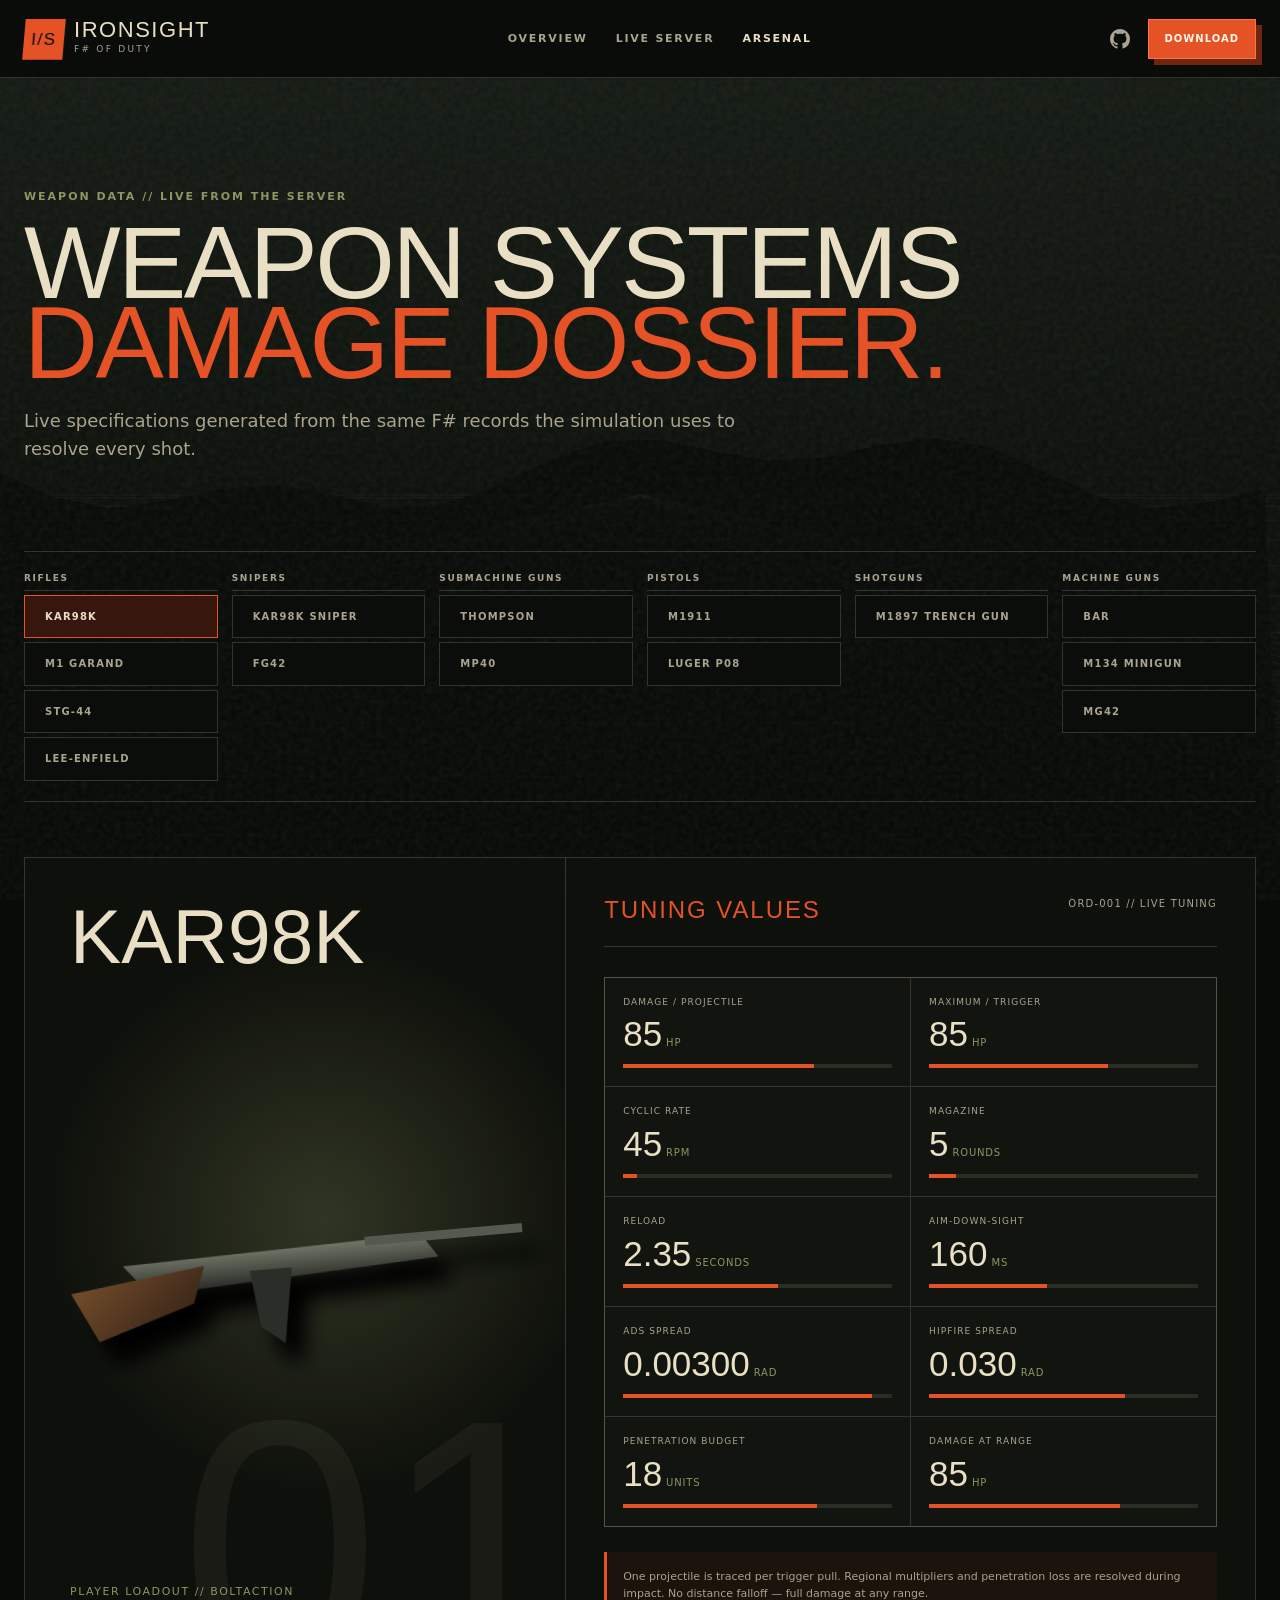
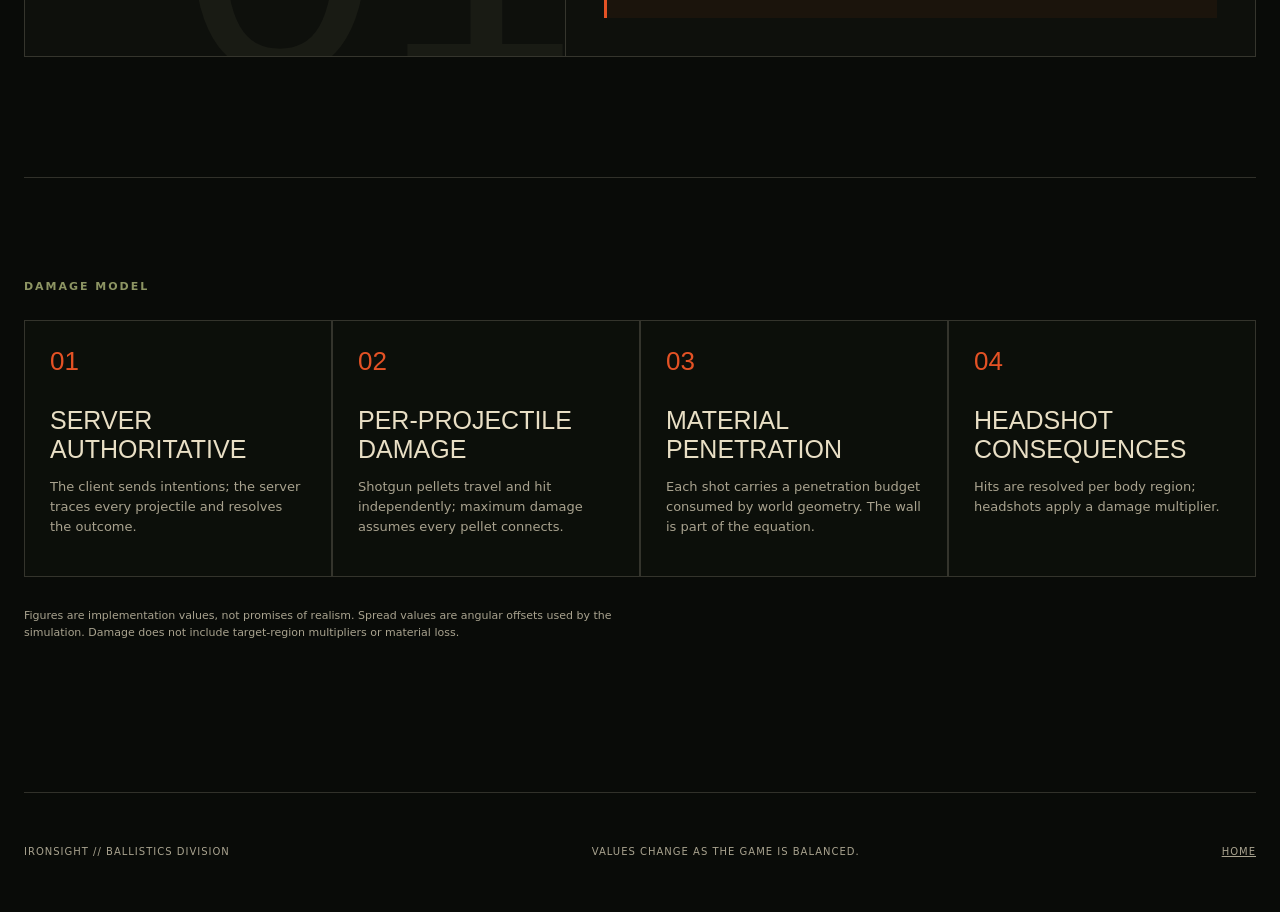
==== website/arsenal.html @ 78ee776f "feat: the M134 Minigun, and a guard against half-added weapons Rambo's answer to cover: 1200 dps, wh" ====
<!doctype html>
<html lang="en">
<head>
  <meta charset="utf-8">
  <meta name="viewport" content="width=device-width, initial-scale=1">
  <meta name="description" content="The real damage model and weapon statistics powering IRONSIGHT.">
  <meta name="theme-color" content="#090b08">
  <meta name="ironsight-api" content="https://fsharp-of-duty.fly.dev">
  <title>IRONSIGHT Arsenal — live weapon statistics</title>
  <link rel="canonical" href="https://fsharp-of-duty.fly.dev/arsenal.html">
  <meta property="og:type" content="website">
  <meta property="og:site_name" content="IRONSIGHT">
  <meta property="og:url" content="https://fsharp-of-duty.fly.dev/arsenal.html">
  <meta property="og:title" content="IRONSIGHT Arsenal — live weapon statistics">
  <meta property="og:description" content="The real damage model and weapon statistics powering IRONSIGHT, generated from the game's actual tuning code.">
  <meta property="og:image" content="https://fsharp-of-duty.fly.dev/og.jpg">
  <meta property="og:image:width" content="1200">
  <meta property="og:image:height" content="630">
  <meta property="og:image:alt" content="IRONSIGHT — an FPS built entirely from code">
  <meta name="twitter:card" content="summary_large_image">
  <meta name="ICBM" content="59.422226, 17.916696">
  <link rel="icon" href="favicon.svg" type="image/svg+xml">
  <link rel="stylesheet" href="styles.css">
  <script src="app.js" defer></script>
  <script id="arsenal-fallback" type="application/json">
    {"generatedFrom":"Bundled snapshot of Ironsight.Core.Tuning (offline mode)","weapons":[
      {"name":"Kar98k","kind":"Rifle","fireMode":"BoltAction","damagePerProjectile":85,"projectilesPerShot":1,"maximumDamagePerShot":85,"roundsPerMinute":45,"magazineSize":5,"reloadSeconds":2.35,"aimDownSightSeconds":0.16,"hipSpread":0.03,"aimDownSightSpread":0.003,"penetration":18,"falloffStartMetres":0,"falloffEndMetres":0,"minimumDamagePerProjectile":85,"availability":"Player loadout"},
      {"name":"Thompson","kind":"Smg","fireMode":"FullAuto","damagePerProjectile":28,"projectilesPerShot":1,"maximumDamagePerShot":28,"roundsPerMinute":700,"magazineSize":30,"reloadSeconds":2.15,"aimDownSightSeconds":0.12,"hipSpread":0.055,"aimDownSightSpread":0.012,"penetration":8,"falloffStartMetres":15,"falloffEndMetres":40,"minimumDamagePerProjectile":18.199999,"availability":"Player loadout"},
      {"name":"M1911","kind":"Pistol","fireMode":"SemiAuto","damagePerProjectile":42,"projectilesPerShot":1,"maximumDamagePerShot":42,"roundsPerMinute":360,"magazineSize":7,"reloadSeconds":1.6,"aimDownSightSeconds":0.1,"hipSpread":0.048,"aimDownSightSpread":0.01,"penetration":5,"falloffStartMetres":12,"falloffEndMetres":35,"minimumDamagePerProjectile":21,"availability":"Player loadout"},
      {"name":"Kar98k Sniper","kind":"SniperRifle","fireMode":"BoltAction","damagePerProjectile":120,"projectilesPerShot":1,"maximumDamagePerShot":120,"roundsPerMinute":38,"magazineSize":5,"reloadSeconds":2.7,"aimDownSightSeconds":0.18,"hipSpread":0.05,"aimDownSightSpread":0.00045,"penetration":24,"falloffStartMetres":0,"falloffEndMetres":0,"minimumDamagePerProjectile":120,"availability":"Player loadout"},
      {"name":"M1897 Trench Gun","kind":"Shotgun","fireMode":"BoltAction","damagePerProjectile":16,"projectilesPerShot":8,"maximumDamagePerShot":128,"roundsPerMinute":72,"magazineSize":5,"reloadSeconds":1.45,"aimDownSightSeconds":0.14,"hipSpread":0.105,"aimDownSightSpread":0.045,"penetration":2,"falloffStartMetres":8,"falloffEndMetres":22,"minimumDamagePerProjectile":5.6,"availability":"Player loadout"},
      {"name":"M1 Garand","kind":"Rifle","fireMode":"SemiAuto","damagePerProjectile":58,"projectilesPerShot":1,"maximumDamagePerShot":58,"roundsPerMinute":300,"magazineSize":8,"reloadSeconds":1.9,"aimDownSightSeconds":0.15,"hipSpread":0.035,"aimDownSightSpread":0.004,"penetration":16,"falloffStartMetres":0,"falloffEndMetres":0,"minimumDamagePerProjectile":58,"availability":"Player loadout"},
      {"name":"STG-44","kind":"Rifle","fireMode":"FullAuto","damagePerProjectile":40,"projectilesPerShot":1,"maximumDamagePerShot":40,"roundsPerMinute":550,"magazineSize":30,"reloadSeconds":2.6,"aimDownSightSeconds":0.16,"hipSpread":0.05,"aimDownSightSpread":0.008,"penetration":12,"falloffStartMetres":0,"falloffEndMetres":0,"minimumDamagePerProjectile":40,"availability":"Player loadout"},
      {"name":"MP40","kind":"Smg","fireMode":"FullAuto","damagePerProjectile":25,"projectilesPerShot":1,"maximumDamagePerShot":25,"roundsPerMinute":520,"magazineSize":32,"reloadSeconds":2.3,"aimDownSightSeconds":0.12,"hipSpread":0.05,"aimDownSightSpread":0.011,"penetration":7,"falloffStartMetres":15,"falloffEndMetres":40,"minimumDamagePerProjectile":16.25,"availability":"Player loadout"},
      {"name":"Lee-Enfield","kind":"Rifle","fireMode":"BoltAction","damagePerProjectile":80,"projectilesPerShot":1,"maximumDamagePerShot":80,"roundsPerMinute":60,"magazineSize":10,"reloadSeconds":2.6,"aimDownSightSeconds":0.16,"hipSpread":0.032,"aimDownSightSpread":0.0035,"penetration":17,"falloffStartMetres":0,"falloffEndMetres":0,"minimumDamagePerProjectile":80,"availability":"Player loadout"},
      {"name":"FG42","kind":"SniperRifle","fireMode":"FullAuto","damagePerProjectile":42,"projectilesPerShot":1,"maximumDamagePerShot":42,"roundsPerMinute":450,"magazineSize":20,"reloadSeconds":2.9,"aimDownSightSeconds":0.2,"hipSpread":0.07,"aimDownSightSpread":0.004,"penetration":15,"falloffStartMetres":0,"falloffEndMetres":0,"minimumDamagePerProjectile":42,"availability":"Player loadout"},
      {"name":"BAR","kind":"MachineGun","fireMode":"FullAuto","damagePerProjectile":45,"projectilesPerShot":1,"maximumDamagePerShot":45,"roundsPerMinute":500,"magazineSize":20,"reloadSeconds":3.4,"aimDownSightSeconds":0.22,"hipSpread":0.075,"aimDownSightSpread":0.02,"penetration":14,"falloffStartMetres":0,"falloffEndMetres":0,"minimumDamagePerProjectile":45,"availability":"Player loadout"},
      {"name":"Luger P08","kind":"Pistol","fireMode":"SemiAuto","damagePerProjectile":34,"projectilesPerShot":1,"maximumDamagePerShot":34,"roundsPerMinute":480,"magazineSize":8,"reloadSeconds":1.5,"aimDownSightSeconds":0.09,"hipSpread":0.038,"aimDownSightSpread":0.0045,"penetration":4,"falloffStartMetres":12,"falloffEndMetres":35,"minimumDamagePerProjectile":17,"availability":"Player loadout"},
      {"name":"M134 Minigun","kind":"MachineGun","fireMode":"FullAuto","damagePerProjectile":20,"projectilesPerShot":1,"maximumDamagePerShot":20,"roundsPerMinute":3600,"magazineSize":300,"reloadSeconds":6,"aimDownSightSeconds":0.34,"hipSpread":0.072,"aimDownSightSpread":0.03,"penetration":16,"falloffStartMetres":0,"falloffEndMetres":0,"minimumDamagePerProjectile":20,"availability":"Player loadout"},
      {"name":"MG42","kind":"MachineGun","fireMode":"FullAuto","damagePerProjectile":30,"projectilesPerShot":1,"maximumDamagePerShot":30,"roundsPerMinute":900,"magazineSize":50,"reloadSeconds":4.15,"aimDownSightSeconds":0.18,"hipSpread":0.065,"aimDownSightSpread":0.025,"penetration":12,"falloffStartMetres":0,"falloffEndMetres":0,"minimumDamagePerProjectile":30,"availability":"Mounted weapon"}
    ]}
  </script>
</head>
<body class="arsenal-page">
  <canvas id="battlefield" aria-hidden="true"></canvas>
  <div class="noise" aria-hidden="true"></div>
  <header class="site-header">
    <a class="brand" href="index.html" aria-label="IRONSIGHT home"><span class="brand-mark">I/S</span><span>IRONSIGHT</span><small>F# OF DUTY</small></a>
    <nav aria-label="Main navigation"><a href="index.html#intel">Overview</a><a href="index.html#leaderboard">Live server</a><a class="active" href="arsenal.html">Arsenal</a></nav>
    <div class="header-actions">
      <a class="github-link" href="https://github.com/HelgeSverre/fsharp-of-duty" aria-label="Source on GitHub"><svg viewBox="0 0 16 16" aria-hidden="true"><path d="M8 0C3.58 0 0 3.58 0 8c0 3.54 2.29 6.53 5.47 7.59.4.07.55-.17.55-.38 0-.19-.01-.82-.01-1.49-2.01.37-2.53-.49-2.69-.94-.09-.23-.48-.94-.82-1.13-.28-.15-.68-.52-.01-.53.63-.01 1.08.58 1.23.82.72 1.21 1.87.87 2.33.66.07-.52.28-.87.51-1.07-1.78-.2-3.64-.89-3.64-3.95 0-.87.31-1.59.82-2.15-.08-.2-.36-1.02.08-2.12 0 0 .67-.21 2.2.82.64-.18 1.32-.27 2-.27s1.36.09 2 .27c1.53-1.04 2.2-.82 2.2-.82.44 1.1.16 1.92.08 2.12.51.56.82 1.27.82 2.15 0 3.07-1.87 3.75-3.65 3.95.29.25.54.73.54 1.48 0 1.07-.01 1.93-.01 2.2 0 .21.15.46.55.38A8.01 8.01 0 0 0 16 8c0-4.42-3.58-8-8-8z"/></svg></a>
      <a class="button button-small" href="https://github.com/HelgeSverre/fsharp-of-duty/releases/latest">Download</a>
    </div>
  </header>

  <main>
    <section class="arsenal-hero shell">
      <div class="eyebrow">WEAPON DATA // LIVE FROM THE SERVER</div>
      <h1>Weapon systems<br><em>damage dossier.</em></h1>
      <p>Live specifications generated from the same F# records the simulation
        uses to resolve every shot.</p>
    </section>

    <section class="arsenal-controls shell" aria-label="Arsenal controls">
      <div class="weapon-tabs" id="weapon-tabs" role="tablist" aria-label="Weapon selection"></div>
    </section>

    <section class="weapon-dossier shell" id="weapon-dossier" aria-live="polite">
      <div class="dossier-loading">LOADING WEAPON DATA…</div>
    </section>

    <section class="damage-doctrine shell">
      <div class="section-number">DAMAGE MODEL</div>
      <div class="doctrine-grid">
        <article><b>01</b><h2>Server authoritative</h2><p>The client sends intentions; the server traces every projectile and resolves the outcome.</p></article>
        <article><b>02</b><h2>Per-projectile damage</h2><p>Shotgun pellets travel and hit independently; maximum damage assumes every pellet connects.</p></article>
        <article><b>03</b><h2>Material penetration</h2><p>Each shot carries a penetration budget consumed by world geometry. The wall is part of the equation.</p></article>
        <article><b>04</b><h2>Headshot consequences</h2><p>Hits are resolved per body region; headshots apply a damage multiplier.</p></article>
      </div>
      <p class="fine-print">Figures are implementation values, not promises of realism. Spread values are angular offsets used by the simulation. Damage does not include target-region multipliers or material loss.</p>
    </section>
  </main>

  <footer class="site-footer shell"><span>IRONSIGHT // BALLISTICS DIVISION</span><span>Values change as the game is balanced.</span><a href="index.html">HOME</a></footer>
</body>
</html>
---- website/styles.css ----
:root {
  --ink: #090b08;
  --panel: rgba(15, 18, 13, .88);
  --panel-solid: #12150f;
  --paper: #e9dfc5;
  --muted: #a9a38f;
  --olive: #8d9563;
  --olive-dark: #444b31;
  --signal: #e45225;
  --signal-light: #ff7445;
  --line: rgba(233, 223, 197, .18);
  --display: Impact, Haettenschweiler, "Arial Narrow Bold", sans-serif;
  --body: Inter, ui-sans-serif, system-ui, -apple-system, BlinkMacSystemFont, "Segoe UI", sans-serif;
}

* { box-sizing: border-box; }
[hidden] { display: none !important; }
html { scroll-behavior: smooth; }
body { margin: 0; color: var(--paper); background: var(--ink); font-family: var(--body); line-height: 1.55; overflow-x: hidden; }
a { color: inherit; }
button, input { font: inherit; }
#battlefield { position: fixed; inset: 0; width: 100%; height: 100%; z-index: -3; opacity: .45; }
.noise { position: fixed; inset: 0; z-index: -2; pointer-events: none; opacity: .1; background-image: url("data:image/svg+xml,%3Csvg viewBox='0 0 180 180' xmlns='http://www.w3.org/2000/svg'%3E%3Cfilter id='n'%3E%3CfeTurbulence type='fractalNoise' baseFrequency='.9' numOctaves='4' stitchTiles='stitch'/%3E%3C/filter%3E%3Crect width='100%25' height='100%25' filter='url(%23n)' opacity='.7'/%3E%3C/svg%3E"); }
.shell { width: min(1240px, calc(100% - 48px)); margin-inline: auto; }

.site-header { position: sticky; top: 0; z-index: 20; min-height: 78px; padding: 12px max(24px, calc((100vw - 1240px)/2)); display: flex; align-items: center; justify-content: space-between; gap: 30px; background: rgba(9, 11, 8, .9); border-bottom: 1px solid var(--line); backdrop-filter: blur(15px); }
.brand { display: grid; grid-template-columns: 40px auto; column-gap: 10px; text-decoration: none; font: 22px/1 var(--display); letter-spacing: .07em; }
.brand-mark { grid-row: 1 / 3; width: 40px; height: 40px; display: grid; place-items: center; color: var(--ink); background: var(--signal); transform: skew(-5deg); font-size: 17px; }
.brand small { color: var(--muted); font: 9px/1.2 var(--body); letter-spacing: .25em; }
.site-header nav { display: flex; gap: 28px; }
.site-header nav a { color: var(--muted); text-decoration: none; text-transform: uppercase; font-size: 11px; font-weight: 800; letter-spacing: .16em; }
.site-header nav a:hover, .site-header nav a.active { color: var(--paper); }
.button { display: inline-flex; align-items: center; justify-content: center; min-height: 48px; padding: 0 24px; border: 1px solid var(--signal-light); color: #fff7e8; background: var(--signal); box-shadow: 6px 6px 0 #702510; text-decoration: none; text-transform: uppercase; font-size: 12px; font-weight: 900; letter-spacing: .1em; transition: transform .18s, box-shadow .18s; }
.button:hover { transform: translate(3px, 3px); box-shadow: 3px 3px 0 #702510; }
.button-small { min-height: 40px; padding: 0 16px; font-size: 10px; }
.header-actions { display: flex; align-items: center; gap: 18px; }
.github-link { display: inline-flex; color: var(--muted); }
.github-link:hover { color: var(--paper); }
.github-link svg { width: 20px; height: 20px; fill: currentColor; }
.eyebrow, .section-number { color: var(--olive); font-size: 11px; font-weight: 900; letter-spacing: .18em; text-transform: uppercase; }
.live-dot { display: inline-block; width: 8px; height: 8px; margin-right: 8px; border-radius: 50%; background: #9bc75b; box-shadow: 0 0 12px #9bc75b; animation: pulse 2s infinite; }

.hero { position: relative; min-height: 770px; padding-top: 92px; border-left: 1px solid var(--line); border-right: 1px solid var(--line); }
.hero::before { content: "OPERATION 0x4653"; position: absolute; right: -50px; top: 280px; color: rgba(233,223,197,.11); font: 13px var(--body); letter-spacing: .35em; transform: rotate(90deg); }
.hero h1, .arsenal-hero h1 { position: relative; z-index: 2; max-width: 820px; margin: 18px 0 24px; font: clamp(74px, 10vw, 148px)/.78 var(--display); letter-spacing: -.025em; text-transform: uppercase; }
.hero h1 em, .arsenal-hero h1 em { color: var(--signal); font-style: normal; }
.hero-copy { position: relative; z-index: 2; max-width: 560px; color: #d3c9ad; font-size: clamp(17px, 2vw, 21px); }
.hero-actions { position: relative; z-index: 2; display: flex; align-items: center; gap: 28px; margin-top: 32px; }
.text-link { color: var(--paper); text-transform: uppercase; font-size: 11px; font-weight: 900; letter-spacing: .12em; }
.fine-print { max-width: 650px; margin-top: 30px; color: var(--muted); font-size: 11px; }
.hero-object { position: absolute; z-index: 1; right: -60px; bottom: 85px; width: 650px; height: 330px; filter: drop-shadow(0 35px 25px #000); transform: rotate(-7deg); }
.rifle { position: absolute; top: 135px; right: 5px; width: 580px; height: 44px; background: linear-gradient(#3d433b, #171a16); border: 2px solid #686d58; transform: perspective(600px) rotateY(-8deg); }
.rifle .barrel { position: absolute; right: -105px; top: 8px; width: 140px; height: 13px; background: #252925; border: 2px solid #575c51; }
.rifle .receiver { position: absolute; left: 80px; bottom: -42px; width: 165px; height: 55px; background: linear-gradient(145deg,#55584c,#242722); clip-path: polygon(0 0,100% 8%,82% 100%,12% 78%); }
.rifle .stock { position: absolute; left: -145px; top: 8px; width: 190px; height: 76px; background: linear-gradient(145deg,#75522f,#342315); clip-path: polygon(0 38%,100% 0,100% 58%,25% 100%); }
.rifle .mag { position: absolute; left: 245px; top: 30px; width: 62px; height: 80px; background: #292d27; clip-path: polygon(8% 0,100% 0,77% 100%,0 80%); }
.scope-ring { position: absolute; z-index: 3; left: 252px; top: 55px; width: 122px; height: 122px; border: 16px solid #252925; border-radius: 50%; box-shadow: 0 0 0 3px #666b5d, inset 0 0 30px #000; background: rgba(96,118,96,.2); }
.crosshair::before, .crosshair::after { content: ""; position: absolute; background: rgba(233,223,197,.7); }
.crosshair::before { left: 50%; top: 0; width: 1px; height: 100%; }
.crosshair::after { top: 50%; left: 0; width: 100%; height: 1px; }
.object-label { position: absolute; right: 5px; bottom: 15px; color: var(--muted); font: 9px var(--body); letter-spacing: .18em; }

.ticker { display: grid; grid-template-columns: repeat(4, 1fr); border-block: 1px solid var(--line); background: rgba(18,21,15,.8); }
.ticker div { min-height: 140px; padding: 30px; display: flex; flex-direction: column; justify-content: center; border-right: 1px solid var(--line); }
.ticker strong { color: var(--signal); font: 46px/1 var(--display); }
.ticker span { color: var(--muted); font-size: 10px; text-transform: uppercase; letter-spacing: .12em; }

.manifesto { display: grid; grid-template-columns: 180px 1fr 300px; gap: 48px; padding-block: 130px; }
.manifesto h2, .section-heading h2, .features > h2, .arsenal-callout h2, .cta h2 { margin: 0; font: clamp(40px, 5vw, 68px)/.96 var(--display); text-transform: uppercase; }
.manifesto p, .section-heading p, .arsenal-callout p { max-width: 630px; color: var(--muted); font-size: 17px; }
.classified { align-self: start; border: 1px solid var(--line); background: var(--panel); transform: rotate(1deg); }
.classified > span { display: block; padding: 13px 18px; color: var(--signal); border-bottom: 1px solid var(--line); font: 18px var(--display); letter-spacing: .18em; text-align: center; }
.classified dl { margin: 0; padding: 12px 20px 20px; }
.classified dl div { display: flex; justify-content: space-between; gap: 16px; padding: 9px 0; border-bottom: 1px dotted var(--line); font-size: 11px; }
.classified dt { color: var(--muted); text-transform: uppercase; }
.classified dd { margin: 0; text-align: right; }

.war-room { padding-block: 100px 130px; }
.section-heading { display: flex; justify-content: space-between; align-items: end; gap: 40px; margin-bottom: 34px; }
.server-badge, .data-source { min-width: 225px; padding: 15px 18px; border: 1px solid var(--line); background: var(--panel); }
.server-badge b, .data-source b { display: inline-block; vertical-align: middle; font-size: 10px; letter-spacing: .12em; }
.server-badge small, .data-source small { display: block; font-size: 10px; letter-spacing: .12em; }
.server-badge small, .data-source small { margin: 6px 0 0 16px; color: var(--muted); }
.weapon-tabs { display: flex; gap: 14px; overflow-x: auto; align-items: flex-start; }
.weapon-tab-group { display: flex; flex-direction: column; gap: 4px; flex: 1; min-width: 150px; }
.weapon-tab-group-label { padding-bottom: 4px; border-bottom: 1px solid var(--line); color: var(--muted); font-size: 9px; font-weight: 900; letter-spacing: .18em; white-space: nowrap; }
.weapon-tab { text-align: left; }
.weapon-tab { padding: 13px 20px; border: 1px solid var(--line); color: var(--muted); background: #0b0d0a; cursor: pointer; white-space: nowrap; text-transform: uppercase; font-size: 10px; font-weight: 900; letter-spacing: .12em; }
.weapon-tab.active { color: var(--paper); border-color: var(--signal); background: #37170d; }
.leaderboard-frame { border: 1px solid var(--line); background: var(--panel); box-shadow: 16px 16px 0 rgba(0,0,0,.3); }
.table-wrap { position: relative; min-height: 260px; overflow-x: auto; }
.table-wrap + .table-wrap { border-top: 1px solid var(--line); }
.table-wrap:has(#server-body) { min-height: 0; }
#server-body tr { cursor: pointer; }
#server-body tr:hover { background: rgba(68,75,49,.2); }
#server-body tr.selected { background: rgba(216,74,32,.14); box-shadow: inset 3px 0 0 var(--signal); }
#server-body tr.offline { color: var(--muted); opacity: .6; }
table { width: 100%; border-collapse: collapse; }
th, td { padding: 16px 20px; border-bottom: 1px solid var(--line); text-align: left; font-size: 12px; }
th { color: var(--olive); text-transform: uppercase; letter-spacing: .12em; font-size: 9px; }
td:first-child { color: var(--signal); font-family: var(--display); font-size: 18px; }
.status-alive { color: #9bc75b; }
.status-down { color: var(--signal-light); }
.empty-state { position: absolute; inset: 45px 0 0; display: flex; flex-direction: column; align-items: center; justify-content: center; color: var(--muted); text-align: center; }
.empty-state strong { color: var(--paper); font: 25px var(--display); letter-spacing: .08em; }
.leaderboard-frame footer { display: flex; justify-content: space-between; gap: 25px; padding: 13px 20px; color: var(--muted); border-top: 1px solid var(--line); font-size: 9px; text-transform: uppercase; letter-spacing: .1em; }

.arsenal-callout { display: flex; align-items: center; justify-content: space-between; gap: 60px; padding: 75px; border: 1px solid var(--olive-dark); background: linear-gradient(120deg, rgba(68,75,49,.55), rgba(18,21,15,.95)); }
.arsenal-callout > div { max-width: 770px; }
.features { padding-block: 130px; }
.features > h2 { margin: 18px 0 55px; }
.feature-grid { display: grid; grid-template-columns: repeat(3, 1fr); border-top: 1px solid var(--line); border-left: 1px solid var(--line); }
.feature-grid article { min-height: 275px; padding: 30px; border-right: 1px solid var(--line); border-bottom: 1px solid var(--line); background: rgba(14,17,12,.72); }
.feature-grid article > b, .doctrine-grid article > b { color: var(--signal); font: 26px var(--display); }
.feature-grid h3 { margin: 35px 0 10px; font: 28px var(--display); text-transform: uppercase; }
.feature-grid p { color: var(--muted); }
.feature-grid small { color: var(--olive); }
.cta { margin-bottom: 110px; padding: 90px 30px; border-block: 1px solid var(--line); text-align: center; background: radial-gradient(circle, rgba(228,82,37,.2), transparent 60%); }
.cta h2 { margin: 16px 0 36px; font-size: clamp(60px, 9vw, 116px); }
.cta .fine-print { margin: 14px auto 0; text-align: center; }
.site-footer { min-height: 120px; display: flex; justify-content: space-between; align-items: center; gap: 25px; color: var(--muted); border-top: 1px solid var(--line); font-size: 10px; text-transform: uppercase; letter-spacing: .1em; }

/* Arsenal */
.arsenal-hero { padding: 110px 0 70px; }
.arsenal-hero h1 { max-width: 1100px; font-size: clamp(62px, 8vw, 122px); }
.arsenal-hero > p { max-width: 750px; color: var(--muted); font-size: 18px; }
.data-source { width: max-content; max-width: 100%; margin-top: 35px; }
.arsenal-controls { padding-block: 20px; border-block: 1px solid var(--line); }
.weapon-dossier { min-height: 600px; padding-block: 55px 120px; }
.dossier-loading { padding: 100px 20px; color: var(--muted); border: 1px solid var(--line); text-align: center; letter-spacing: .15em; }
.dossier-grid { display: grid; grid-template-columns: 1.1fr 1.4fr; border: 1px solid var(--line); background: var(--panel); }
.weapon-visual { position: relative; min-height: 520px; display: flex; flex-direction: column; justify-content: space-between; padding: 45px; overflow: hidden; border-right: 1px solid var(--line); background: radial-gradient(circle at 55% 45%, rgba(141,149,99,.28), transparent 52%); }
.weapon-visual::before { content: attr(data-index); position: absolute; right: -15px; bottom: -70px; color: rgba(233,223,197,.05); font: 360px/1 var(--display); }
.weapon-visual h2 { position: relative; margin: 0; font: clamp(45px, 6vw, 80px)/.88 var(--display); text-transform: uppercase; }
.weapon-visual p { position: relative; color: var(--olive); font-size: 11px; letter-spacing: .14em; text-transform: uppercase; }
.weapon-silhouette { position: relative; height: 200px; margin-block: 25px; transform: rotate(-5deg); filter: drop-shadow(15px 25px 10px #000); }
.weapon-silhouette .body { position: absolute; left: 12%; top: 74px; width: 70%; height: 38px; background: linear-gradient(#74786a,#262924); clip-path: polygon(0 17%,95% 0,100% 63%,8% 100%); }
.weapon-silhouette .long-barrel { position: absolute; left: 66%; top: 72px; width: 35%; height: 9px; background: #555a50; }
.weapon-silhouette .wood { position: absolute; left: 0; top: 87px; width: 30%; height: 67px; background: linear-gradient(140deg,#79512d,#2b1c12); clip-path: polygon(0 25%,100% 0,90% 55%,18% 100%); }
.weapon-silhouette .grip { position: absolute; left: 40%; top: 96px; width: 42px; height: 75px; background: #2a2e28; clip-path: polygon(0 0,100% 0,70% 100%,15% 75%); }
.weapon-silhouette.shotgun .body { height: 25px; }
.weapon-silhouette.pistol .body { left: 25%; width: 55%; }
.weapon-silhouette.pistol .wood { display: none; }
.weapon-silhouette.pistol .long-barrel { display: none; }
.weapon-silhouette.pistol .grip { left: 53%; }
.weapon-silhouette.auto .grip { height: 100px; transform: rotate(-8deg); }
.weapon-silhouette.sniper::after { content: ""; position: absolute; left: 42%; top: 38px; width: 100px; height: 38px; border: 10px solid #292c27; border-radius: 30px; }
.stat-panel { padding: 38px; }
.stat-panel header { display: flex; justify-content: space-between; gap: 20px; margin-bottom: 30px; padding-bottom: 22px; border-bottom: 1px solid var(--line); }
.stat-panel header b { color: var(--signal); font: 24px var(--display); letter-spacing: .08em; }
.stat-panel header span { color: var(--muted); font-size: 10px; text-transform: uppercase; letter-spacing: .12em; }
.stat-grid { display: grid; grid-template-columns: repeat(2, 1fr); gap: 1px; background: var(--line); border: 1px solid var(--line); }
.stat { min-height: 105px; padding: 18px; background: var(--panel-solid); }
.stat label { display: block; color: var(--muted); font-size: 9px; text-transform: uppercase; letter-spacing: .12em; }
.stat strong { display: block; margin-top: 7px; font: 35px/1 var(--display); }
.stat strong small { color: var(--olive); font: 10px var(--body); letter-spacing: .08em; }
.meter { height: 4px; margin-top: 13px; background: #292d23; }
.meter i { display: block; height: 100%; width: var(--value); max-width: 100%; background: var(--signal); }
.damage-note { margin-top: 25px; padding: 16px; color: var(--muted); border-left: 3px solid var(--signal); background: rgba(228,82,37,.06); font-size: 11px; }
.damage-doctrine { padding: 100px 0 140px; border-top: 1px solid var(--line); }
.doctrine-grid { display: grid; grid-template-columns: repeat(4,1fr); margin-top: 25px; }
.doctrine-grid article { padding: 25px; border: 1px solid var(--line); background: rgba(14,17,12,.72); }
.doctrine-grid h2 { margin: 28px 0 12px; font: 25px var(--display); text-transform: uppercase; }
.doctrine-grid p { color: var(--muted); font-size: 13px; }

@keyframes pulse { 50% { opacity: .4; } }
@media (max-width: 900px) {
  .site-header nav { display: none; }
  .hero { min-height: 730px; }
  .hero-object { opacity: .42; right: -220px; }
  .manifesto { grid-template-columns: 1fr; }
  .classified { max-width: 440px; }
  .ticker { grid-template-columns: repeat(2,1fr); }
  .feature-grid { grid-template-columns: repeat(2,1fr); }
  .arsenal-callout { align-items: flex-start; flex-direction: column; padding: 45px; }
  .dossier-grid { grid-template-columns: 1fr; }
  .weapon-visual { min-height: 400px; border-right: 0; border-bottom: 1px solid var(--line); }
  .doctrine-grid { grid-template-columns: repeat(2,1fr); }
}
@media (max-width: 600px) {
  .shell { width: min(100% - 28px, 1240px); }
  .site-header { min-height: 66px; padding-inline: 14px; }
  .site-header .button { display: none; }
  .hero { min-height: 680px; padding-top: 65px; }
  .hero h1 { font-size: clamp(58px, 20vw, 90px); }
  .hero-actions { align-items: flex-start; flex-direction: column; }
  .hero-object { bottom: 30px; transform: scale(.72) rotate(-7deg); transform-origin: right bottom; }
  .ticker div { min-height: 110px; padding: 20px 14px; }
  .ticker strong { font-size: 36px; }
  .manifesto, .war-room, .features { padding-block: 80px; }
  .section-heading { align-items: flex-start; flex-direction: column; }
  th:nth-child(3), td:nth-child(3), th:nth-child(4), td:nth-child(4) { display: none; }
  .leaderboard-frame footer, .site-footer { align-items: flex-start; flex-direction: column; padding-block: 25px; }
  .feature-grid { grid-template-columns: 1fr; }
  .arsenal-callout { padding: 35px 24px; }
  .arsenal-hero { padding-top: 75px; }
  .stat-panel { padding: 20px; }
  .stat-grid { grid-template-columns: 1fr; }
  .weapon-visual { min-height: 350px; padding: 28px; }
  .doctrine-grid { grid-template-columns: 1fr; }
}
@media (prefers-reduced-motion: reduce) {
  html { scroll-behavior: auto; }
  *, *::before, *::after { animation-duration: .01ms !important; animation-iteration-count: 1 !important; }
}
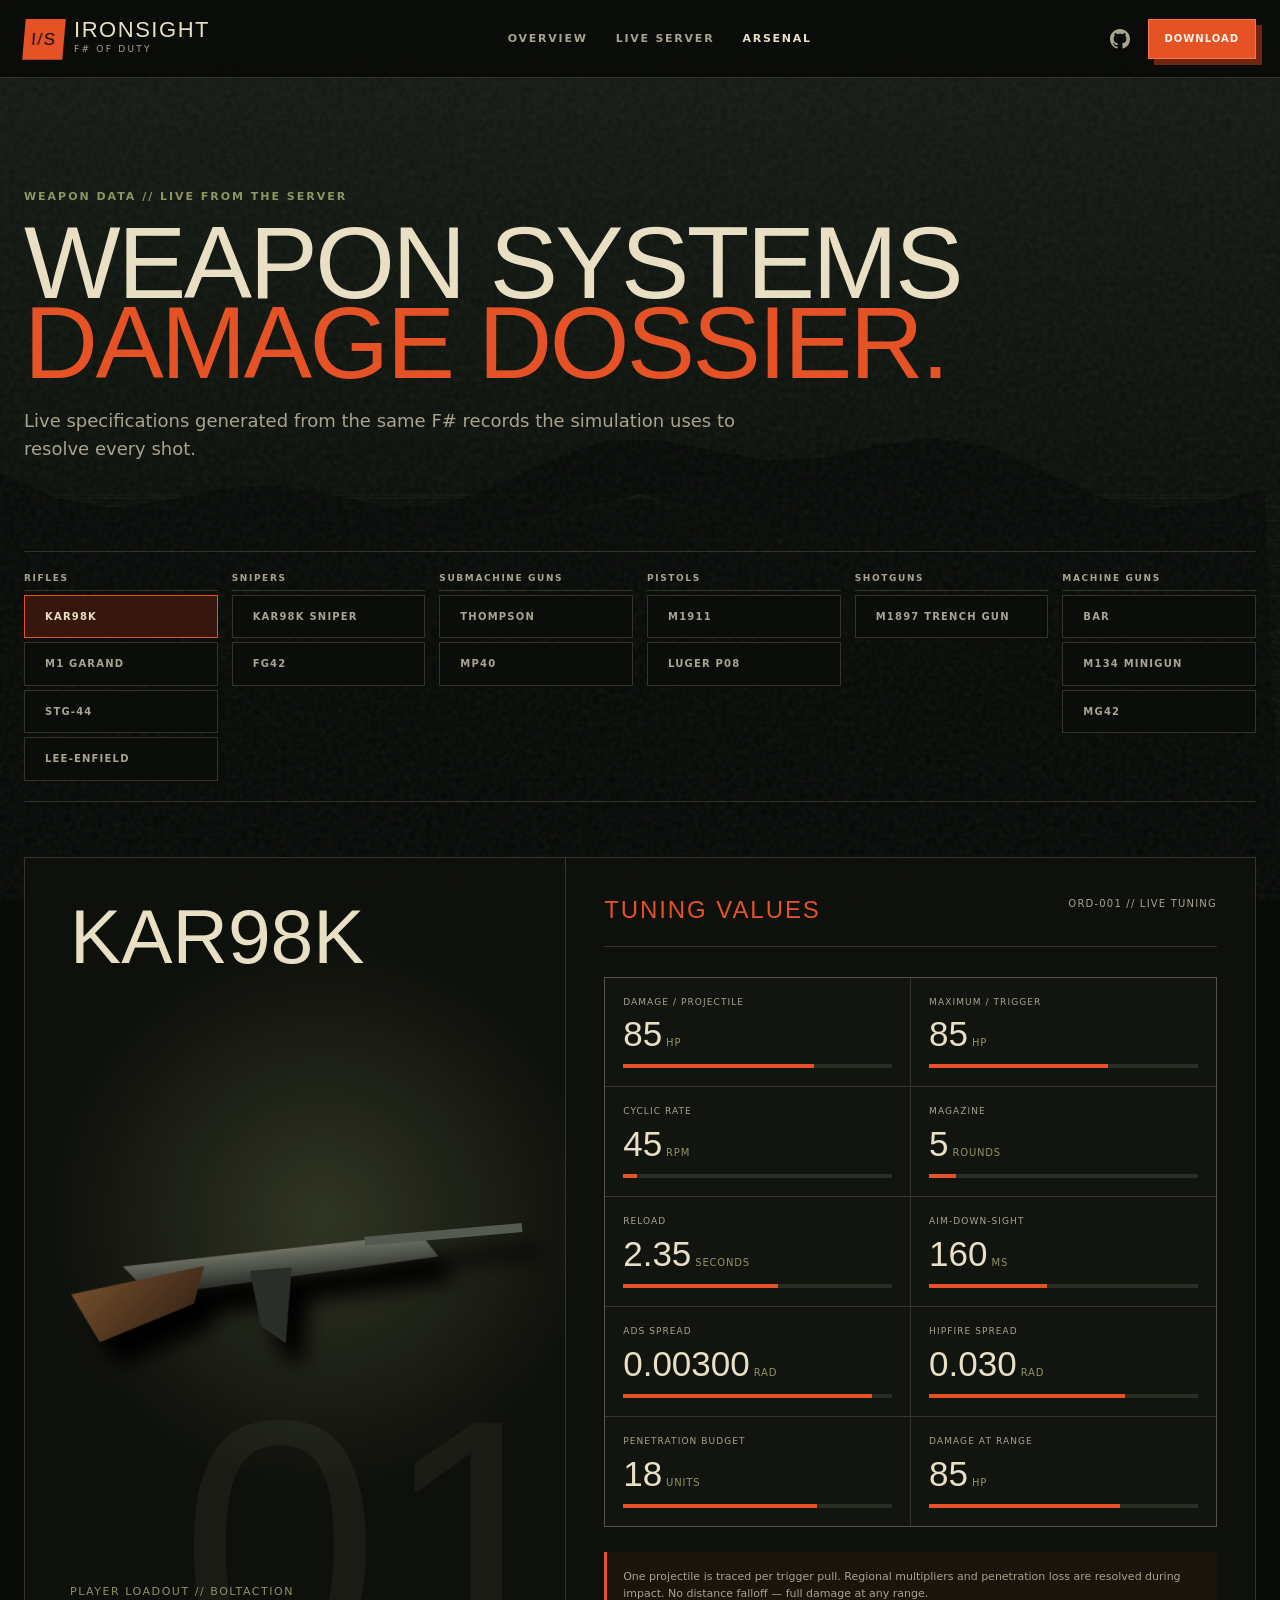
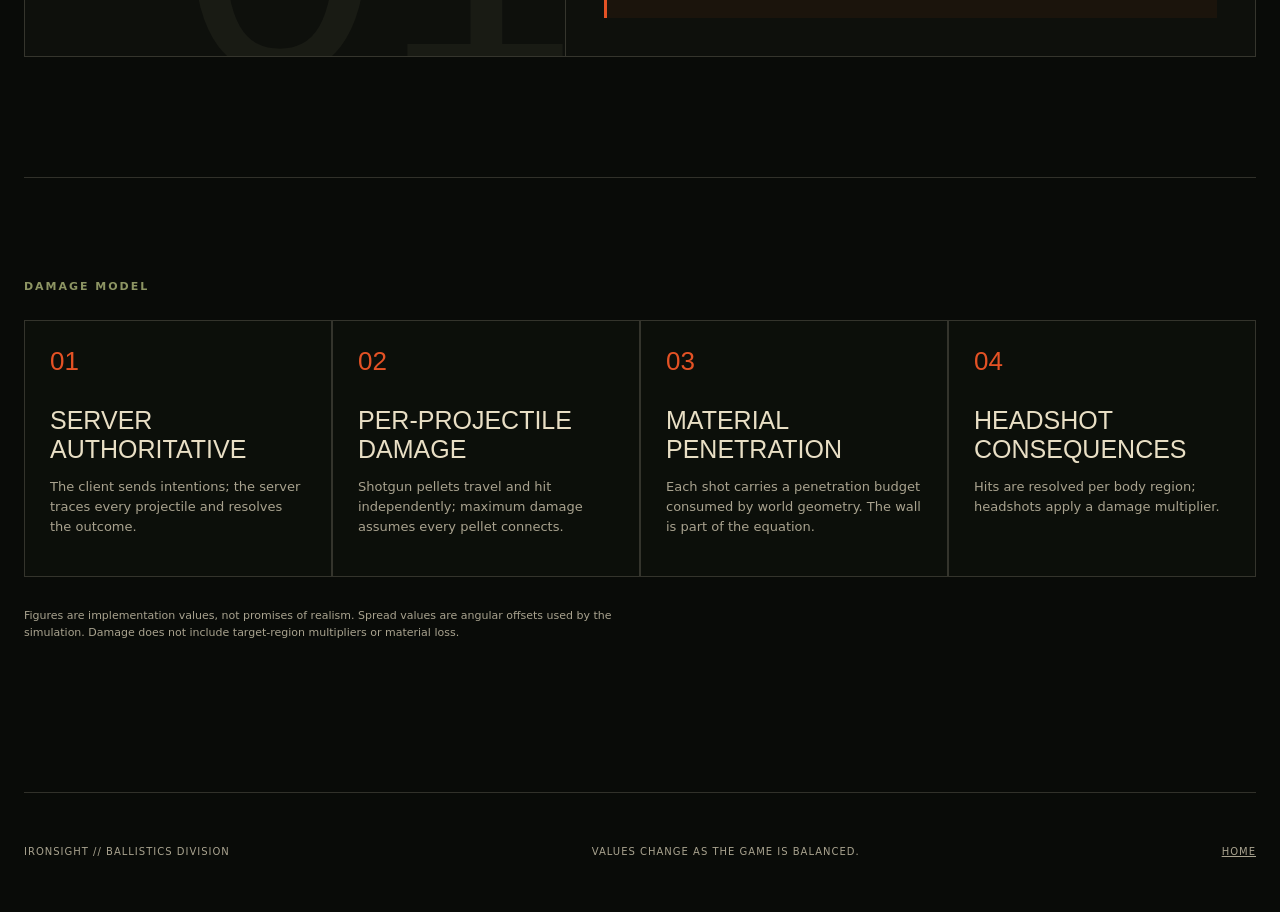
==== commit 54b03fac: "fix: let the wheel scroll the loadout picker to the bottom of the list The picker re-derived its win" ====
--- a/website/arsenal.html
+++ b/website/arsenal.html
@@ -36,7 +36,7 @@
       {"name":"FG42","kind":"SniperRifle","fireMode":"FullAuto","damagePerProjectile":42,"projectilesPerShot":1,"maximumDamagePerShot":42,"roundsPerMinute":450,"magazineSize":20,"reloadSeconds":2.9,"aimDownSightSeconds":0.2,"hipSpread":0.07,"aimDownSightSpread":0.004,"penetration":15,"falloffStartMetres":0,"falloffEndMetres":0,"minimumDamagePerProjectile":42,"availability":"Player loadout"},
       {"name":"BAR","kind":"MachineGun","fireMode":"FullAuto","damagePerProjectile":45,"projectilesPerShot":1,"maximumDamagePerShot":45,"roundsPerMinute":500,"magazineSize":20,"reloadSeconds":3.4,"aimDownSightSeconds":0.22,"hipSpread":0.075,"aimDownSightSpread":0.02,"penetration":14,"falloffStartMetres":0,"falloffEndMetres":0,"minimumDamagePerProjectile":45,"availability":"Player loadout"},
       {"name":"Luger P08","kind":"Pistol","fireMode":"SemiAuto","damagePerProjectile":34,"projectilesPerShot":1,"maximumDamagePerShot":34,"roundsPerMinute":480,"magazineSize":8,"reloadSeconds":1.5,"aimDownSightSeconds":0.09,"hipSpread":0.038,"aimDownSightSpread":0.0045,"penetration":4,"falloffStartMetres":12,"falloffEndMetres":35,"minimumDamagePerProjectile":17,"availability":"Player loadout"},
-      {"name":"M134 Minigun","kind":"MachineGun","fireMode":"FullAuto","damagePerProjectile":20,"projectilesPerShot":1,"maximumDamagePerShot":20,"roundsPerMinute":3600,"magazineSize":300,"reloadSeconds":6,"aimDownSightSeconds":0.34,"hipSpread":0.072,"aimDownSightSpread":0.03,"penetration":16,"falloffStartMetres":0,"falloffEndMetres":0,"minimumDamagePerProjectile":20,"availability":"Player loadout"},
+      {"name":"M134 Minigun","kind":"MachineGun","fireMode":"FullAuto","damagePerProjectile":10,"projectilesPerShot":1,"maximumDamagePerShot":10,"roundsPerMinute":3600,"magazineSize":300,"reloadSeconds":6,"aimDownSightSeconds":0.34,"hipSpread":0.072,"aimDownSightSpread":0.03,"penetration":16,"falloffStartMetres":0,"falloffEndMetres":0,"minimumDamagePerProjectile":10,"availability":"Player loadout"},
       {"name":"MG42","kind":"MachineGun","fireMode":"FullAuto","damagePerProjectile":30,"projectilesPerShot":1,"maximumDamagePerShot":30,"roundsPerMinute":900,"magazineSize":50,"reloadSeconds":4.15,"aimDownSightSeconds":0.18,"hipSpread":0.065,"aimDownSightSpread":0.025,"penetration":12,"falloffStartMetres":0,"falloffEndMetres":0,"minimumDamagePerProjectile":30,"availability":"Mounted weapon"}
     ]}
   </script>
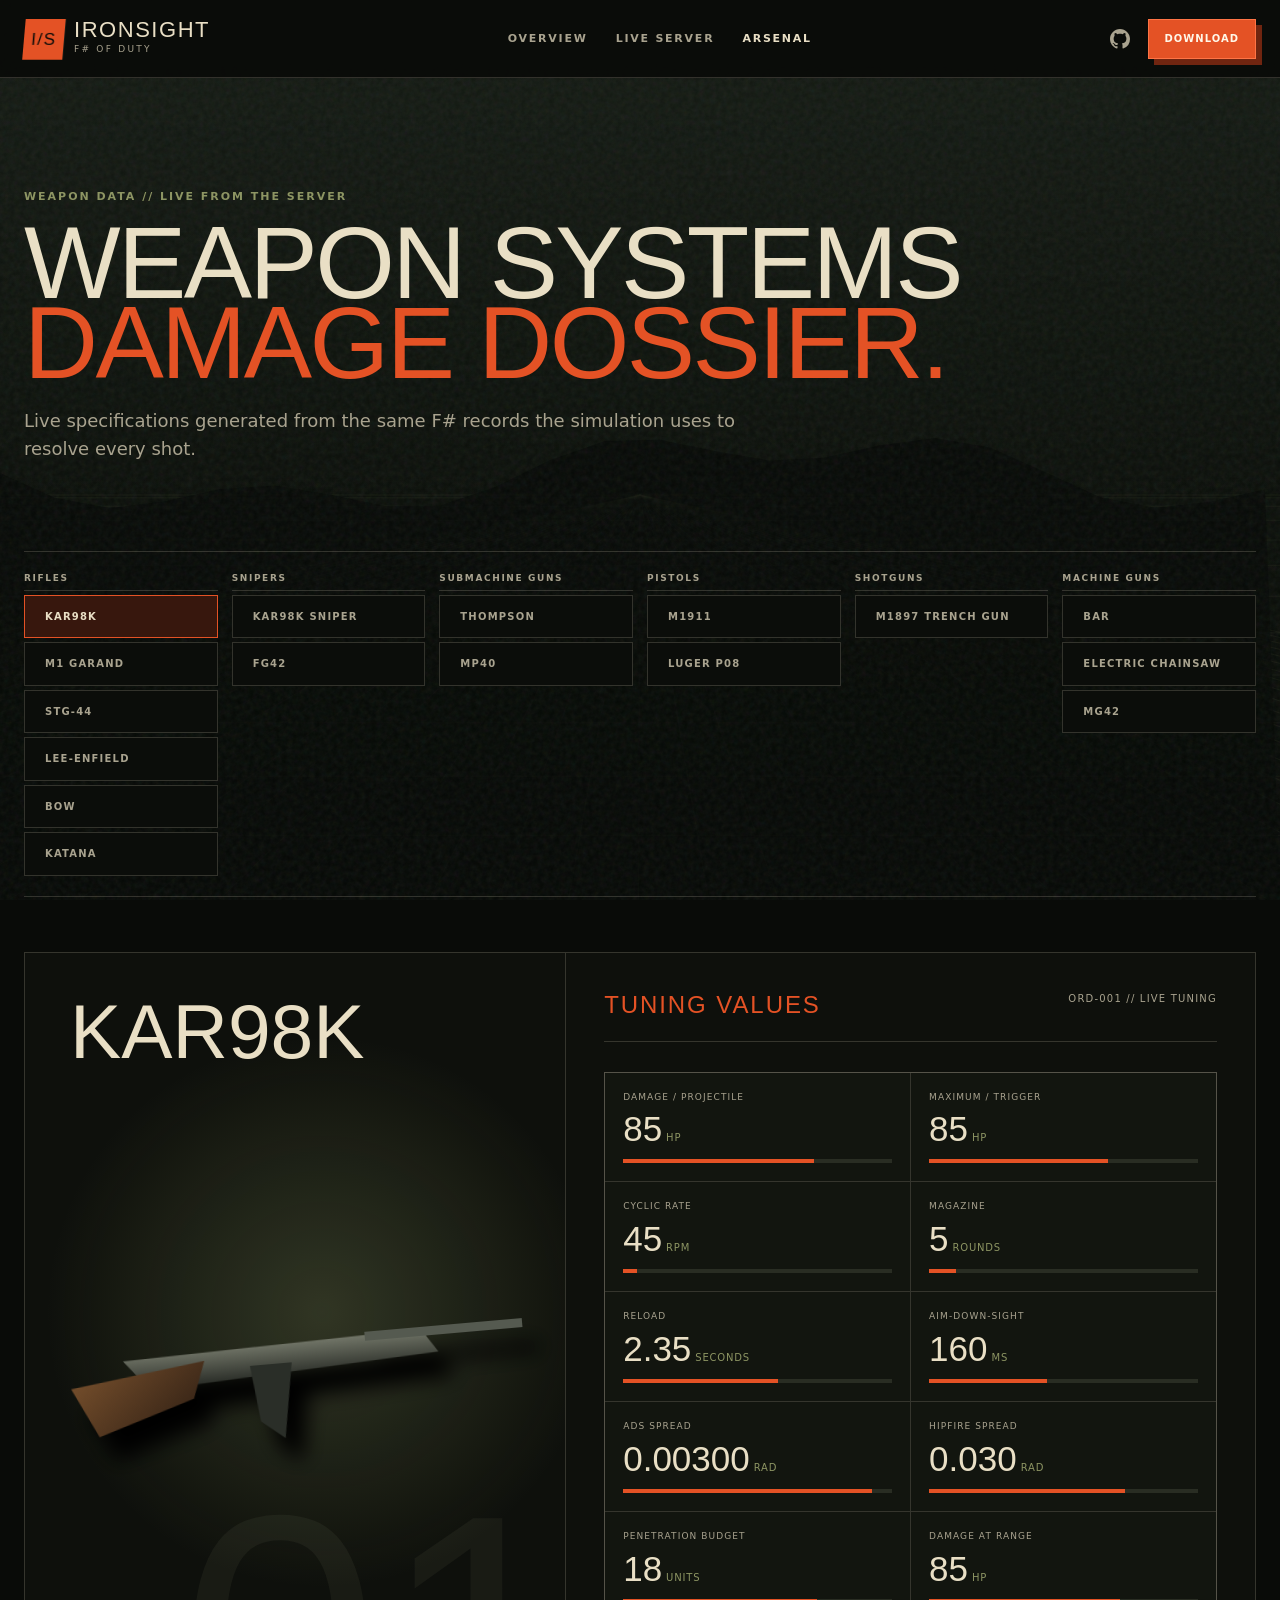
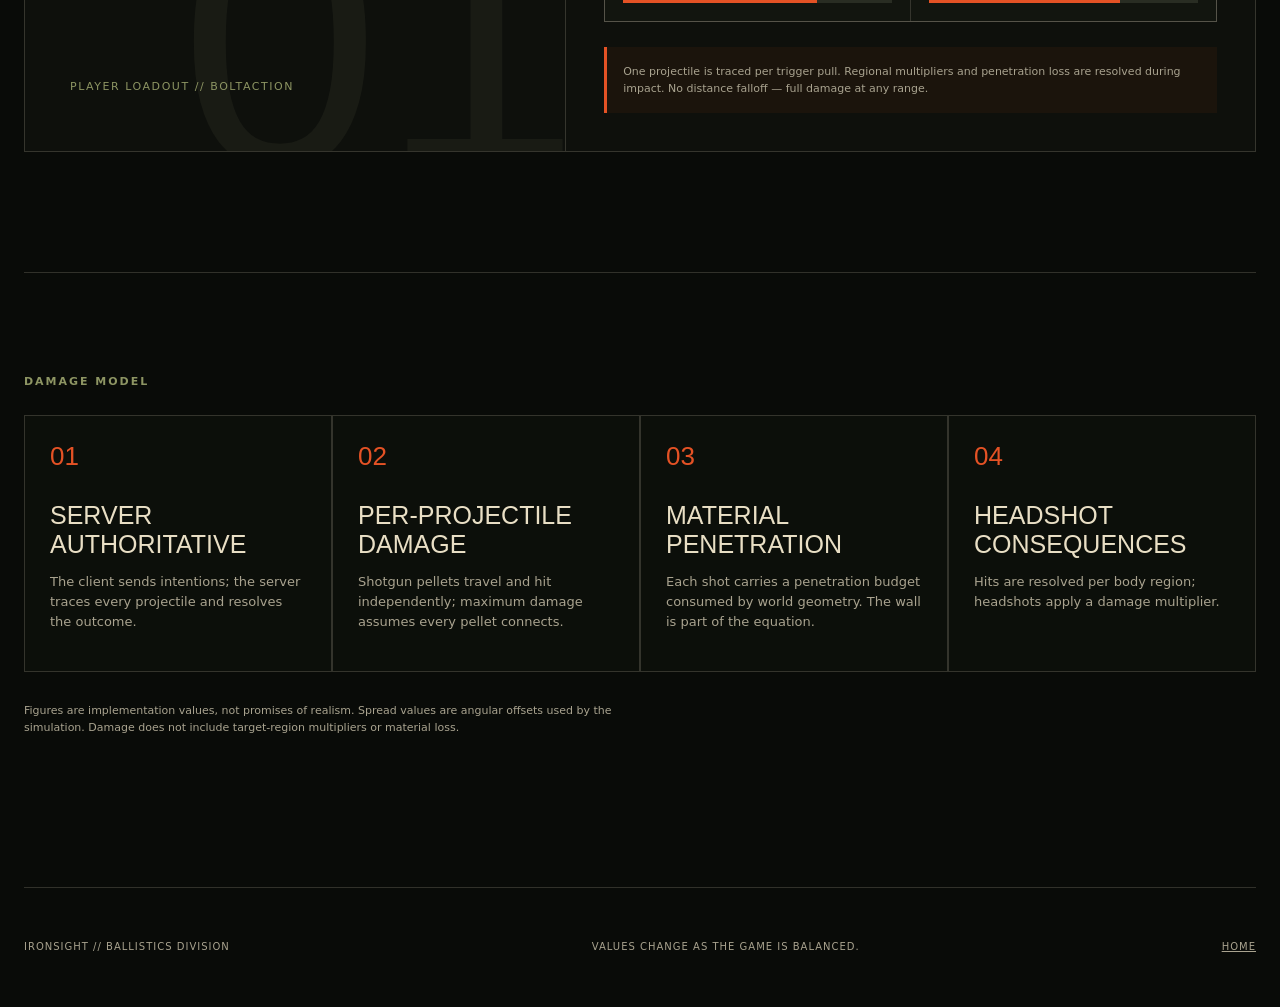
==== commit 3d9bb803: "feat: add authoritative melee and dismemberment" ====
--- a/website/arsenal.html
+++ b/website/arsenal.html
@@ -36,7 +36,9 @@
       {"name":"FG42","kind":"SniperRifle","fireMode":"FullAuto","damagePerProjectile":42,"projectilesPerShot":1,"maximumDamagePerShot":42,"roundsPerMinute":450,"magazineSize":20,"reloadSeconds":2.9,"aimDownSightSeconds":0.2,"hipSpread":0.07,"aimDownSightSpread":0.004,"penetration":15,"falloffStartMetres":0,"falloffEndMetres":0,"minimumDamagePerProjectile":42,"availability":"Player loadout"},
       {"name":"BAR","kind":"MachineGun","fireMode":"FullAuto","damagePerProjectile":45,"projectilesPerShot":1,"maximumDamagePerShot":45,"roundsPerMinute":500,"magazineSize":20,"reloadSeconds":3.4,"aimDownSightSeconds":0.22,"hipSpread":0.075,"aimDownSightSpread":0.02,"penetration":14,"falloffStartMetres":0,"falloffEndMetres":0,"minimumDamagePerProjectile":45,"availability":"Player loadout"},
       {"name":"Luger P08","kind":"Pistol","fireMode":"SemiAuto","damagePerProjectile":34,"projectilesPerShot":1,"maximumDamagePerShot":34,"roundsPerMinute":480,"magazineSize":8,"reloadSeconds":1.5,"aimDownSightSeconds":0.09,"hipSpread":0.038,"aimDownSightSpread":0.0045,"penetration":4,"falloffStartMetres":12,"falloffEndMetres":35,"minimumDamagePerProjectile":17,"availability":"Player loadout"},
-      {"name":"M134 Minigun","kind":"MachineGun","fireMode":"FullAuto","damagePerProjectile":10,"projectilesPerShot":1,"maximumDamagePerShot":10,"roundsPerMinute":3600,"magazineSize":300,"reloadSeconds":6,"aimDownSightSeconds":0.34,"hipSpread":0.072,"aimDownSightSpread":0.03,"penetration":16,"falloffStartMetres":0,"falloffEndMetres":0,"minimumDamagePerProjectile":10,"availability":"Player loadout"},
+      {"name":"Bow","kind":"Rifle","fireMode":"SemiAuto","damagePerProjectile":120,"projectilesPerShot":1,"maximumDamagePerShot":120,"roundsPerMinute":150,"magazineSize":12,"reloadSeconds":1.8,"aimDownSightSeconds":0.14,"hipSpread":0.042,"aimDownSightSpread":0.003,"penetration":0,"falloffStartMetres":0,"falloffEndMetres":0,"minimumDamagePerProjectile":42,"availability":"Player loadout"},
+      {"name":"Electric Chainsaw","kind":"MachineGun","fireMode":"FullAuto","damagePerProjectile":8,"projectilesPerShot":1,"maximumDamagePerShot":8,"roundsPerMinute":600,"magazineSize":180,"reloadSeconds":2.4,"aimDownSightSeconds":0.1,"hipSpread":0,"aimDownSightSpread":0,"penetration":0,"falloffStartMetres":0,"falloffEndMetres":0,"minimumDamagePerProjectile":8,"availability":"Player loadout"},
+      {"name":"Katana","kind":"Rifle","fireMode":"SemiAuto","damagePerProjectile":70,"projectilesPerShot":1,"maximumDamagePerShot":70,"roundsPerMinute":150,"magazineSize":1,"reloadSeconds":0.5,"aimDownSightSeconds":0.08,"hipSpread":0,"aimDownSightSpread":0,"penetration":0,"falloffStartMetres":0,"falloffEndMetres":0,"minimumDamagePerProjectile":70,"availability":"Player loadout"},
       {"name":"MG42","kind":"MachineGun","fireMode":"FullAuto","damagePerProjectile":30,"projectilesPerShot":1,"maximumDamagePerShot":30,"roundsPerMinute":900,"magazineSize":50,"reloadSeconds":4.15,"aimDownSightSeconds":0.18,"hipSpread":0.065,"aimDownSightSpread":0.025,"penetration":12,"falloffStartMetres":0,"falloffEndMetres":0,"minimumDamagePerProjectile":30,"availability":"Mounted weapon"}
     ]}
   </script>
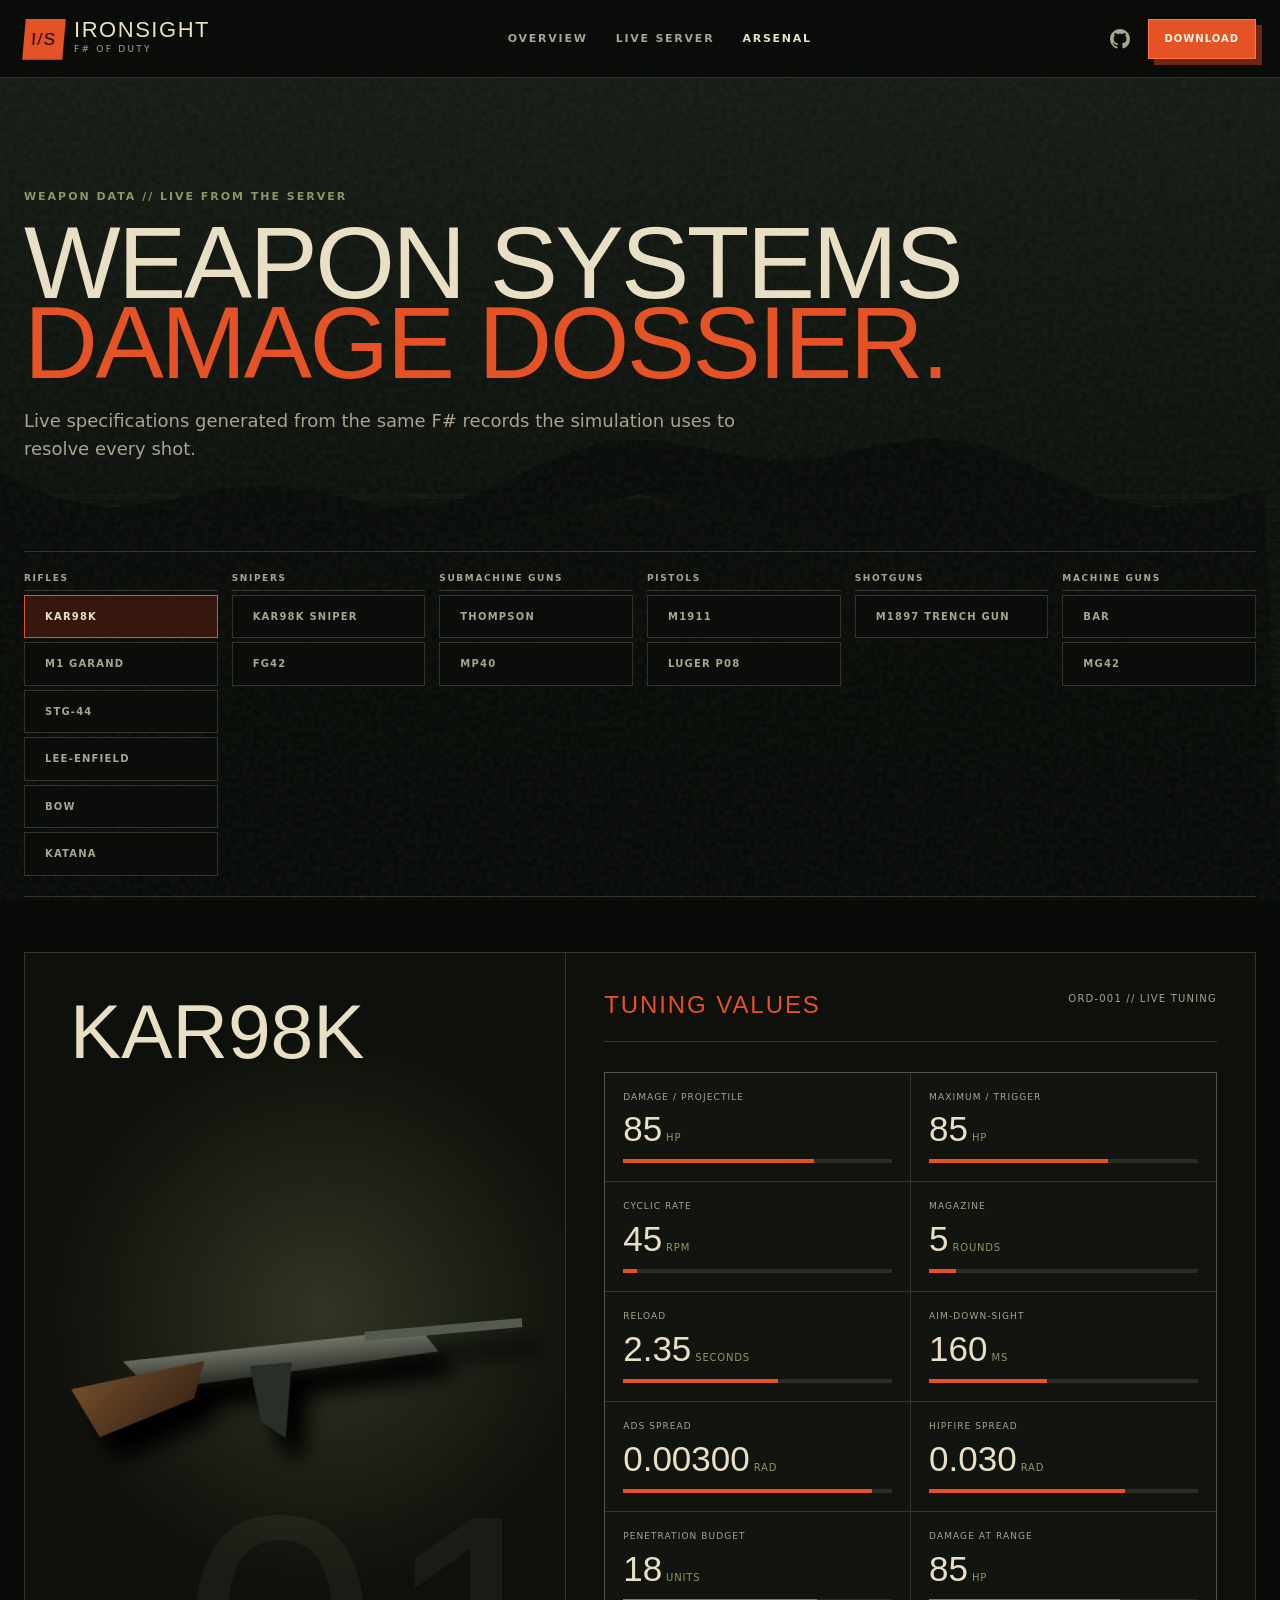
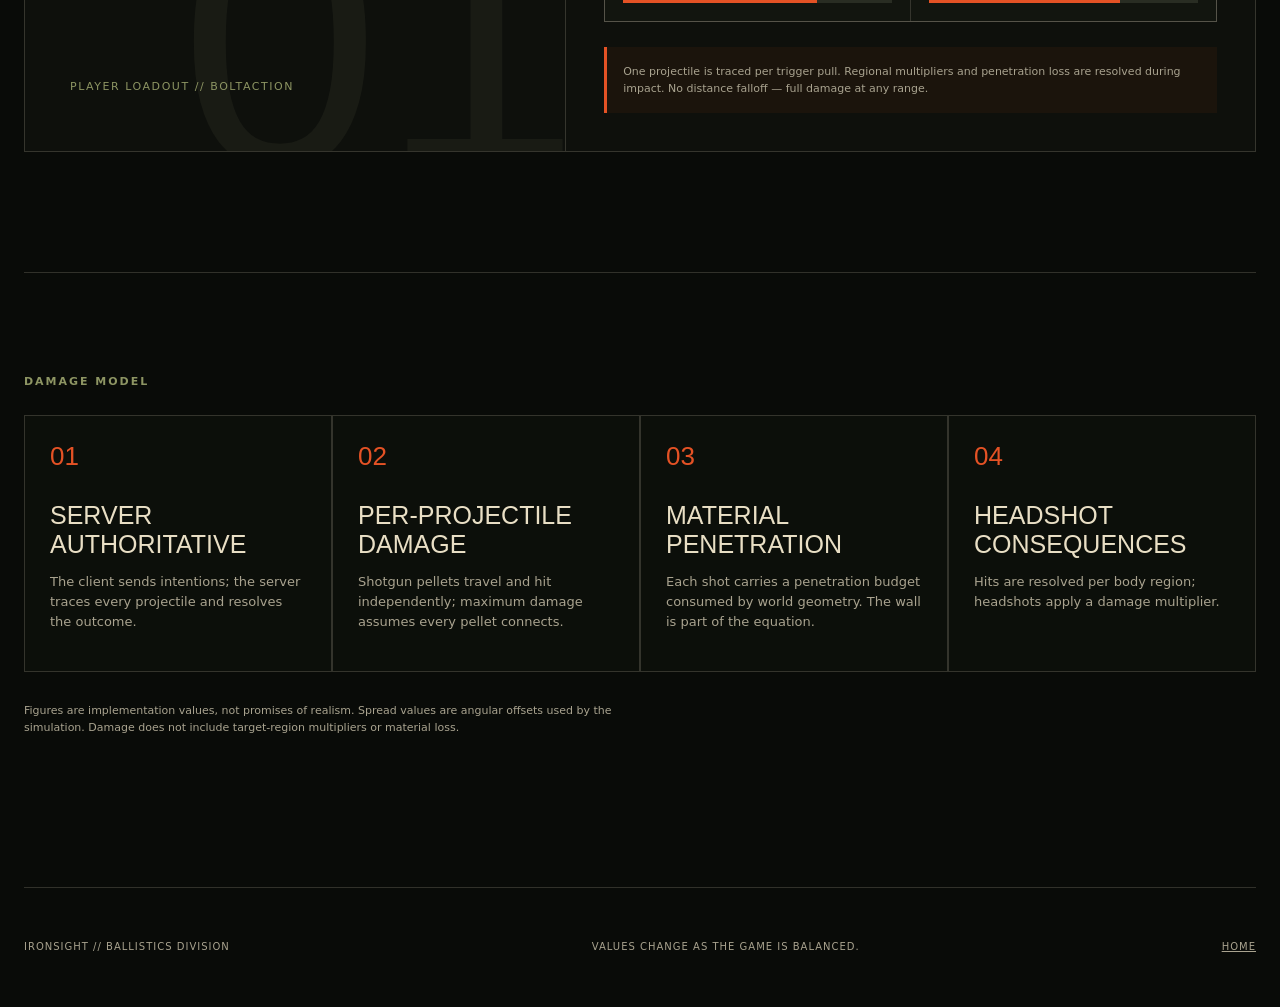
==== commit 5154fea6: "refine katana sweeps and remove chainsaw" ====
--- a/website/arsenal.html
+++ b/website/arsenal.html
@@ -37,8 +37,7 @@
       {"name":"BAR","kind":"MachineGun","fireMode":"FullAuto","damagePerProjectile":45,"projectilesPerShot":1,"maximumDamagePerShot":45,"roundsPerMinute":500,"magazineSize":20,"reloadSeconds":3.4,"aimDownSightSeconds":0.22,"hipSpread":0.075,"aimDownSightSpread":0.02,"penetration":14,"falloffStartMetres":0,"falloffEndMetres":0,"minimumDamagePerProjectile":45,"availability":"Player loadout"},
       {"name":"Luger P08","kind":"Pistol","fireMode":"SemiAuto","damagePerProjectile":34,"projectilesPerShot":1,"maximumDamagePerShot":34,"roundsPerMinute":480,"magazineSize":8,"reloadSeconds":1.5,"aimDownSightSeconds":0.09,"hipSpread":0.038,"aimDownSightSpread":0.0045,"penetration":4,"falloffStartMetres":12,"falloffEndMetres":35,"minimumDamagePerProjectile":17,"availability":"Player loadout"},
       {"name":"Bow","kind":"Rifle","fireMode":"SemiAuto","damagePerProjectile":120,"projectilesPerShot":1,"maximumDamagePerShot":120,"roundsPerMinute":150,"magazineSize":12,"reloadSeconds":1.8,"aimDownSightSeconds":0.14,"hipSpread":0.042,"aimDownSightSpread":0.003,"penetration":0,"falloffStartMetres":0,"falloffEndMetres":0,"minimumDamagePerProjectile":42,"availability":"Player loadout"},
-      {"name":"Electric Chainsaw","kind":"MachineGun","fireMode":"FullAuto","damagePerProjectile":8,"projectilesPerShot":1,"maximumDamagePerShot":8,"roundsPerMinute":600,"magazineSize":180,"reloadSeconds":2.4,"aimDownSightSeconds":0.1,"hipSpread":0,"aimDownSightSpread":0,"penetration":0,"falloffStartMetres":0,"falloffEndMetres":0,"minimumDamagePerProjectile":8,"availability":"Player loadout"},
-      {"name":"Katana","kind":"Rifle","fireMode":"SemiAuto","damagePerProjectile":70,"projectilesPerShot":1,"maximumDamagePerShot":70,"roundsPerMinute":150,"magazineSize":1,"reloadSeconds":0.5,"aimDownSightSeconds":0.08,"hipSpread":0,"aimDownSightSpread":0,"penetration":0,"falloffStartMetres":0,"falloffEndMetres":0,"minimumDamagePerProjectile":70,"availability":"Player loadout"},
+      {"name":"Katana","kind":"Rifle","fireMode":"SemiAuto","damagePerProjectile":110,"projectilesPerShot":1,"maximumDamagePerShot":110,"roundsPerMinute":150,"magazineSize":1,"reloadSeconds":0.5,"aimDownSightSeconds":0.08,"hipSpread":0,"aimDownSightSpread":0,"penetration":0,"falloffStartMetres":0,"falloffEndMetres":0,"minimumDamagePerProjectile":110,"availability":"Player loadout"},
       {"name":"MG42","kind":"MachineGun","fireMode":"FullAuto","damagePerProjectile":30,"projectilesPerShot":1,"maximumDamagePerShot":30,"roundsPerMinute":900,"magazineSize":50,"reloadSeconds":4.15,"aimDownSightSeconds":0.18,"hipSpread":0.065,"aimDownSightSpread":0.025,"penetration":12,"falloffStartMetres":0,"falloffEndMetres":0,"minimumDamagePerProjectile":30,"availability":"Mounted weapon"}
     ]}
   </script>
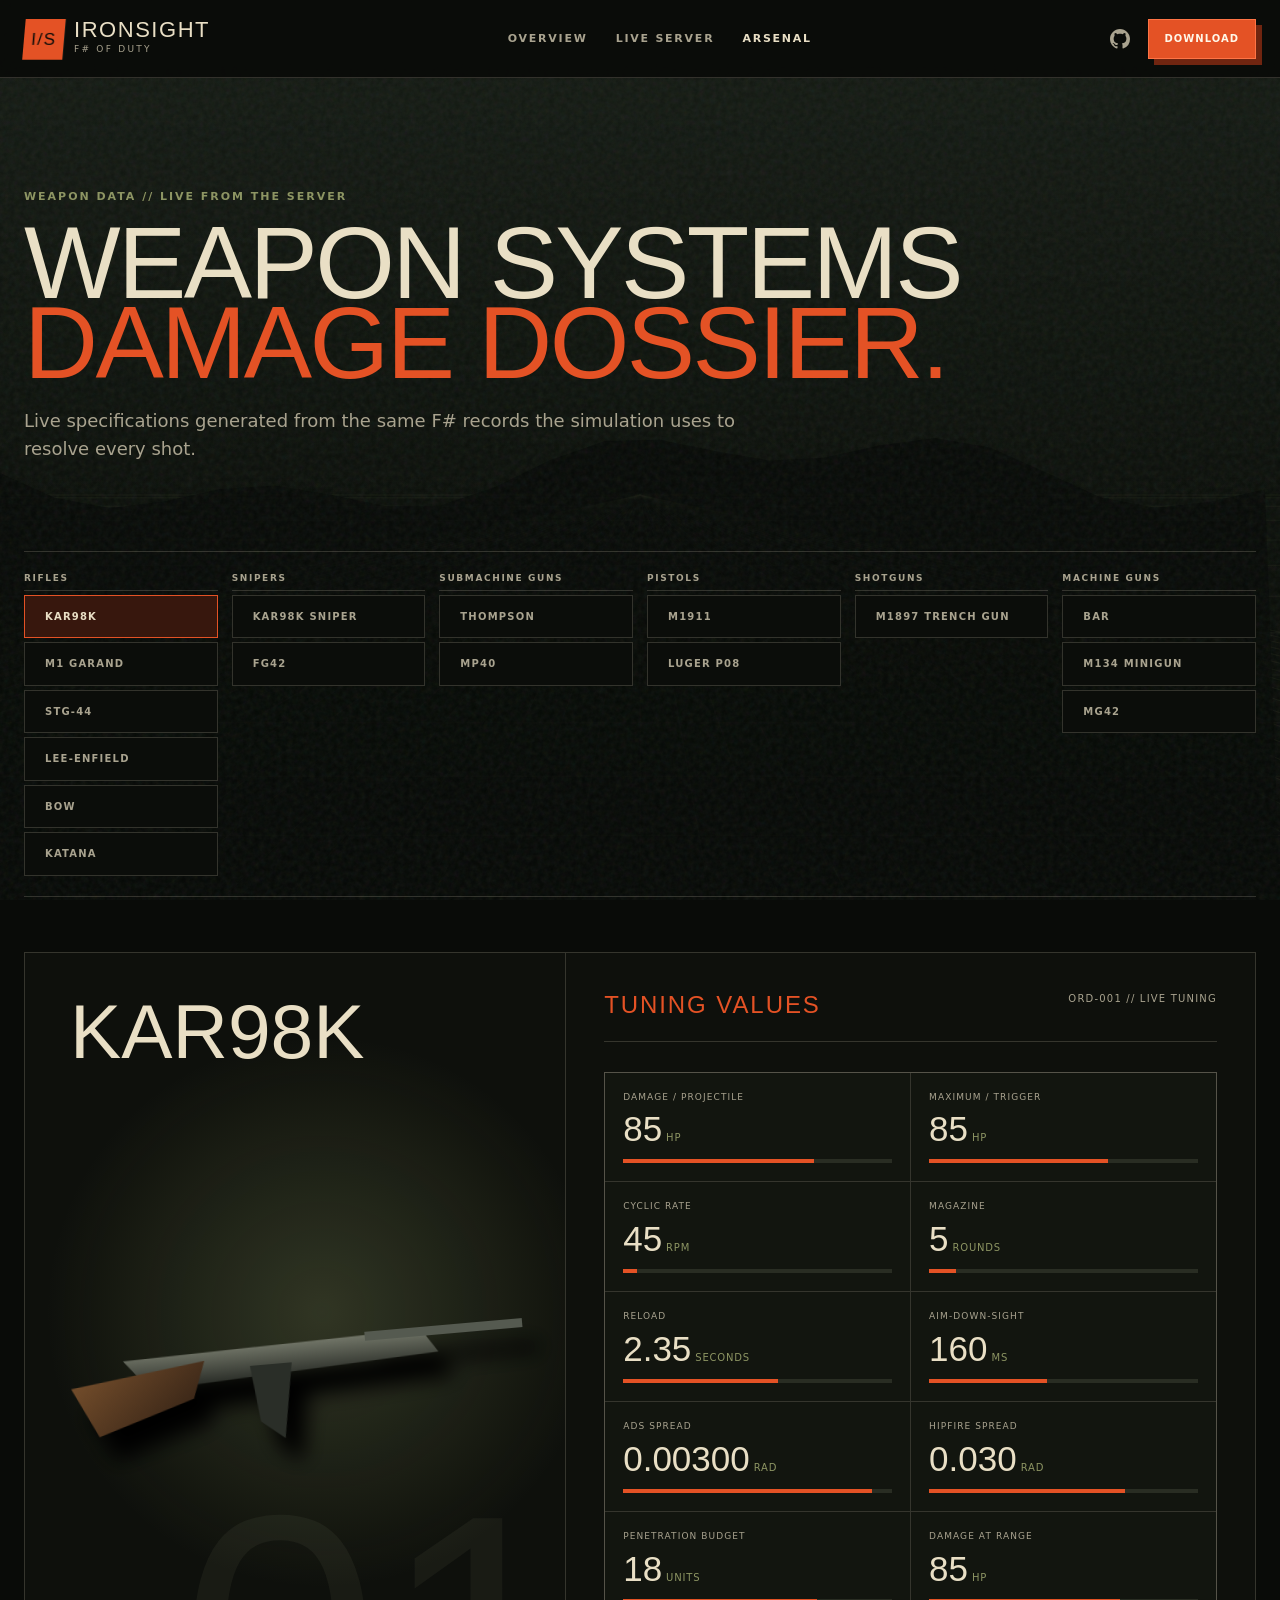
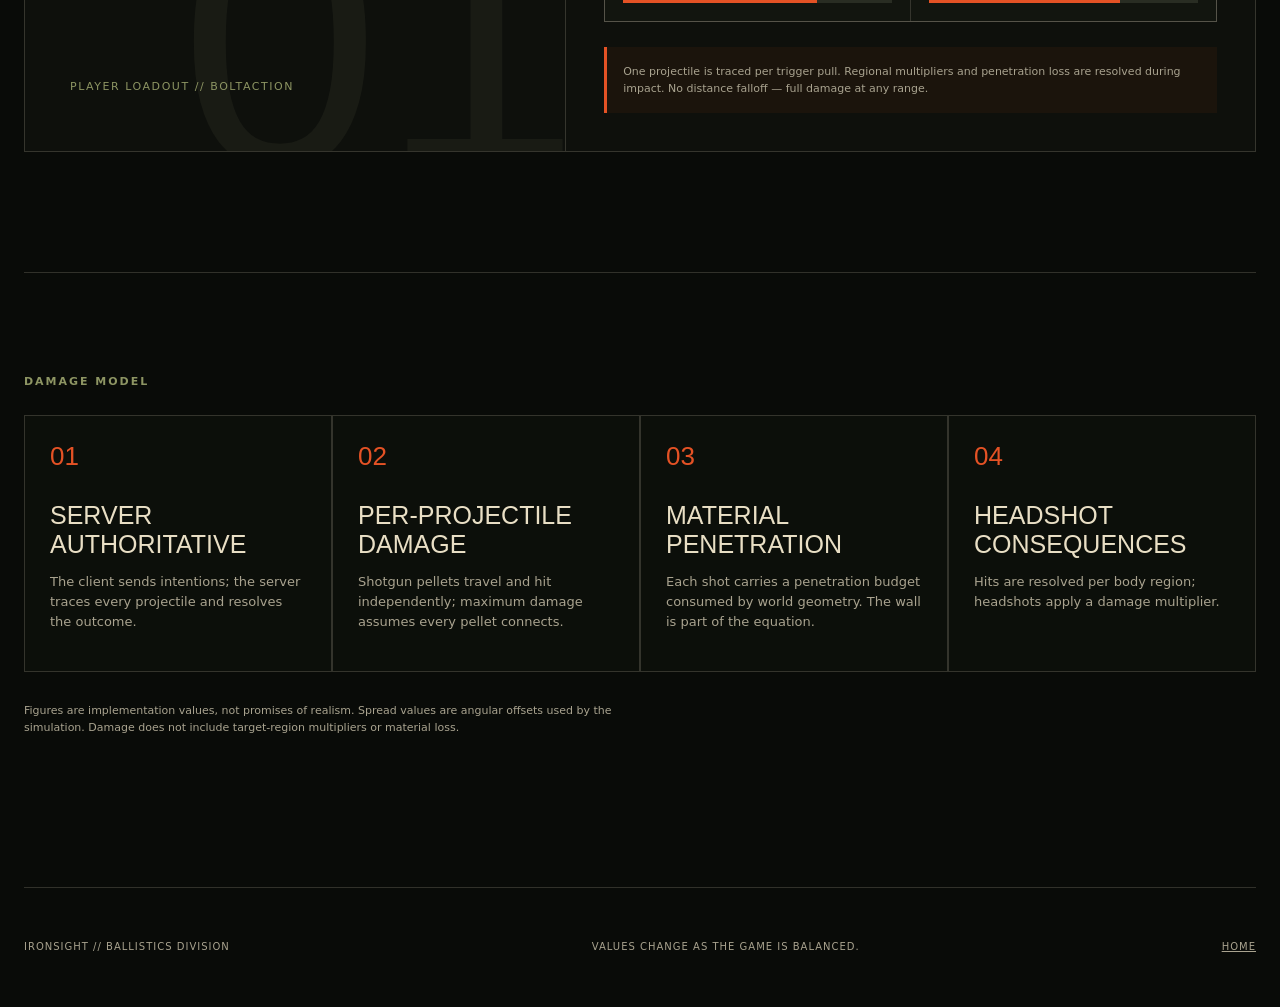
==== commit e41db911: "merge: special weapons into main Brings in the bow, katana melee with dismemberment, and the offline" ====
--- a/website/arsenal.html
+++ b/website/arsenal.html
@@ -36,6 +36,7 @@
       {"name":"FG42","kind":"SniperRifle","fireMode":"FullAuto","damagePerProjectile":42,"projectilesPerShot":1,"maximumDamagePerShot":42,"roundsPerMinute":450,"magazineSize":20,"reloadSeconds":2.9,"aimDownSightSeconds":0.2,"hipSpread":0.07,"aimDownSightSpread":0.004,"penetration":15,"falloffStartMetres":0,"falloffEndMetres":0,"minimumDamagePerProjectile":42,"availability":"Player loadout"},
       {"name":"BAR","kind":"MachineGun","fireMode":"FullAuto","damagePerProjectile":45,"projectilesPerShot":1,"maximumDamagePerShot":45,"roundsPerMinute":500,"magazineSize":20,"reloadSeconds":3.4,"aimDownSightSeconds":0.22,"hipSpread":0.075,"aimDownSightSpread":0.02,"penetration":14,"falloffStartMetres":0,"falloffEndMetres":0,"minimumDamagePerProjectile":45,"availability":"Player loadout"},
       {"name":"Luger P08","kind":"Pistol","fireMode":"SemiAuto","damagePerProjectile":34,"projectilesPerShot":1,"maximumDamagePerShot":34,"roundsPerMinute":480,"magazineSize":8,"reloadSeconds":1.5,"aimDownSightSeconds":0.09,"hipSpread":0.038,"aimDownSightSpread":0.0045,"penetration":4,"falloffStartMetres":12,"falloffEndMetres":35,"minimumDamagePerProjectile":17,"availability":"Player loadout"},
+      {"name":"M134 Minigun","kind":"MachineGun","fireMode":"FullAuto","damagePerProjectile":10,"projectilesPerShot":1,"maximumDamagePerShot":10,"roundsPerMinute":3600,"magazineSize":300,"reloadSeconds":6,"aimDownSightSeconds":0.34,"hipSpread":0.072,"aimDownSightSpread":0.03,"penetration":16,"falloffStartMetres":0,"falloffEndMetres":0,"minimumDamagePerProjectile":10,"availability":"Player loadout"},
       {"name":"Bow","kind":"Rifle","fireMode":"SemiAuto","damagePerProjectile":120,"projectilesPerShot":1,"maximumDamagePerShot":120,"roundsPerMinute":150,"magazineSize":12,"reloadSeconds":1.8,"aimDownSightSeconds":0.14,"hipSpread":0.042,"aimDownSightSpread":0.003,"penetration":0,"falloffStartMetres":0,"falloffEndMetres":0,"minimumDamagePerProjectile":42,"availability":"Player loadout"},
       {"name":"Katana","kind":"Rifle","fireMode":"SemiAuto","damagePerProjectile":110,"projectilesPerShot":1,"maximumDamagePerShot":110,"roundsPerMinute":150,"magazineSize":1,"reloadSeconds":0.5,"aimDownSightSeconds":0.08,"hipSpread":0,"aimDownSightSpread":0,"penetration":0,"falloffStartMetres":0,"falloffEndMetres":0,"minimumDamagePerProjectile":110,"availability":"Player loadout"},
       {"name":"MG42","kind":"MachineGun","fireMode":"FullAuto","damagePerProjectile":30,"projectilesPerShot":1,"maximumDamagePerShot":30,"roundsPerMinute":900,"magazineSize":50,"reloadSeconds":4.15,"aimDownSightSeconds":0.18,"hipSpread":0.065,"aimDownSightSpread":0.025,"penetration":12,"falloffStartMetres":0,"falloffEndMetres":0,"minimumDamagePerProjectile":30,"availability":"Mounted weapon"}
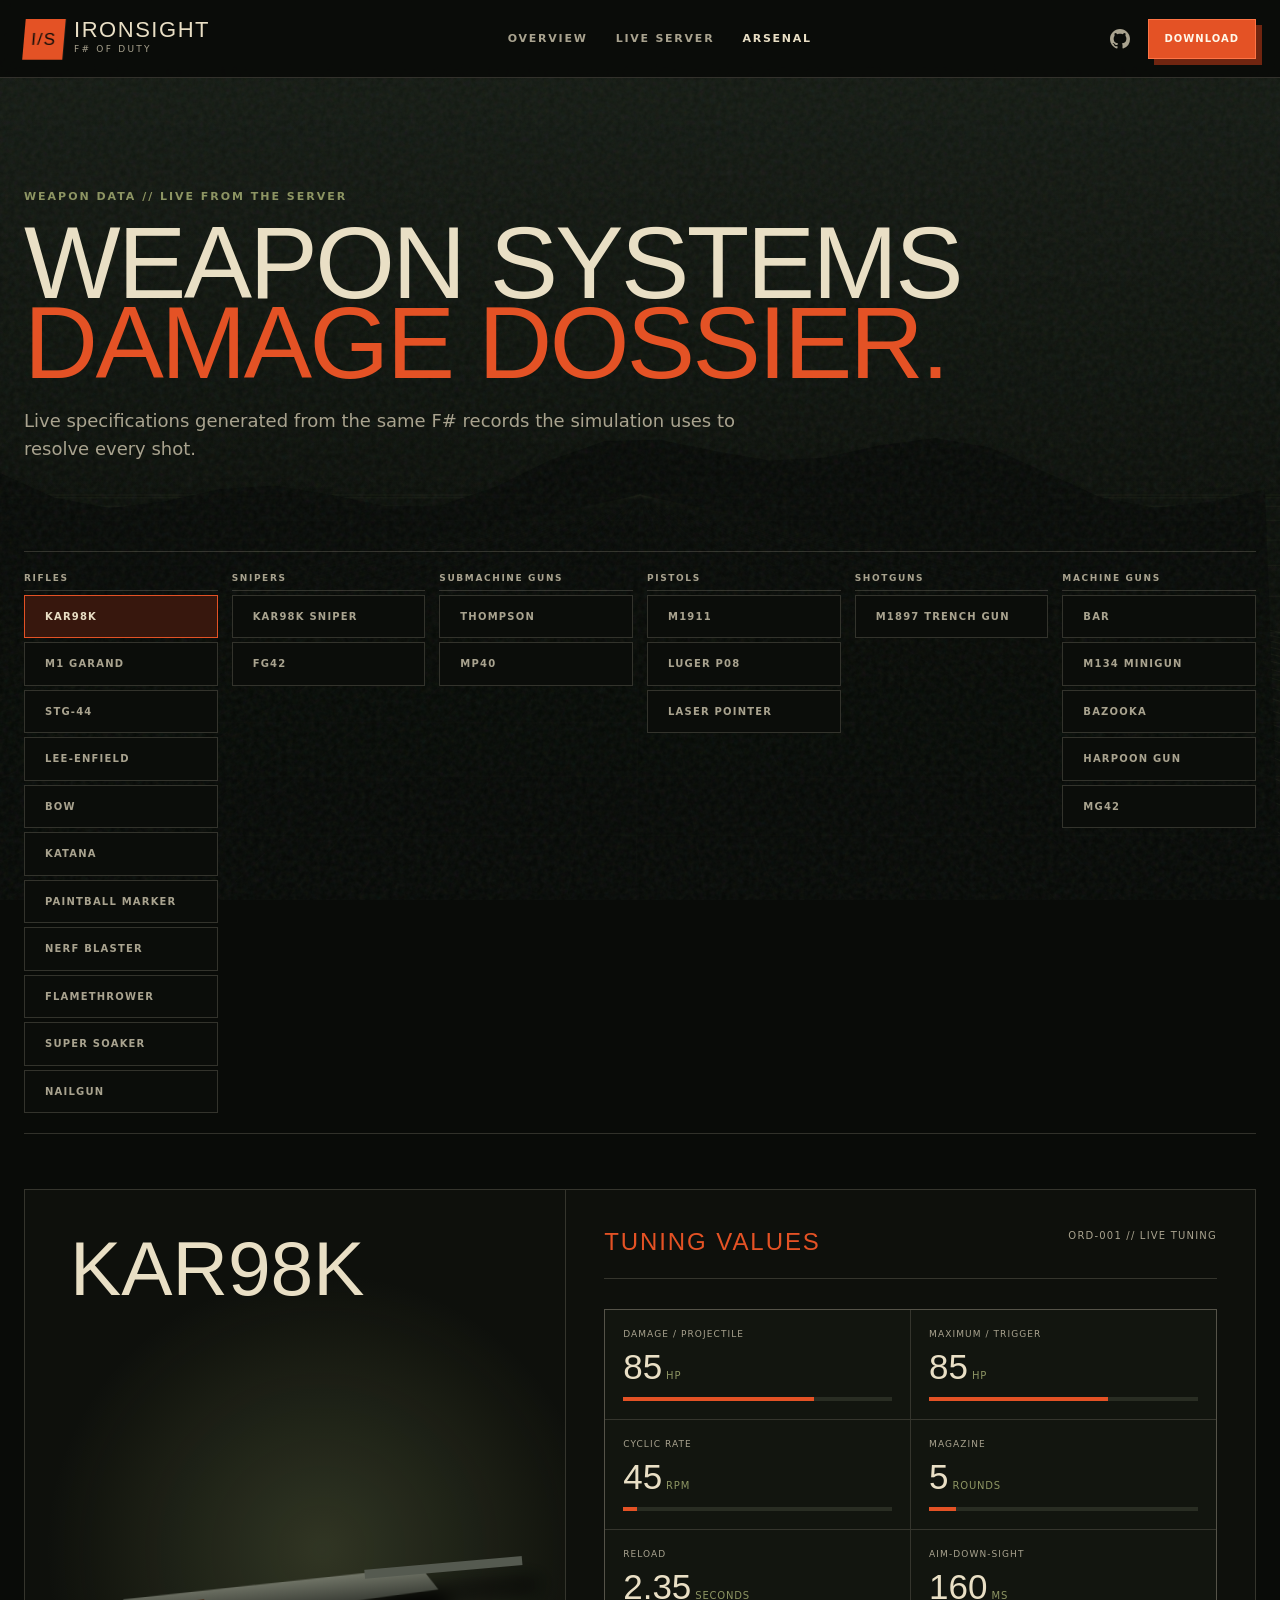
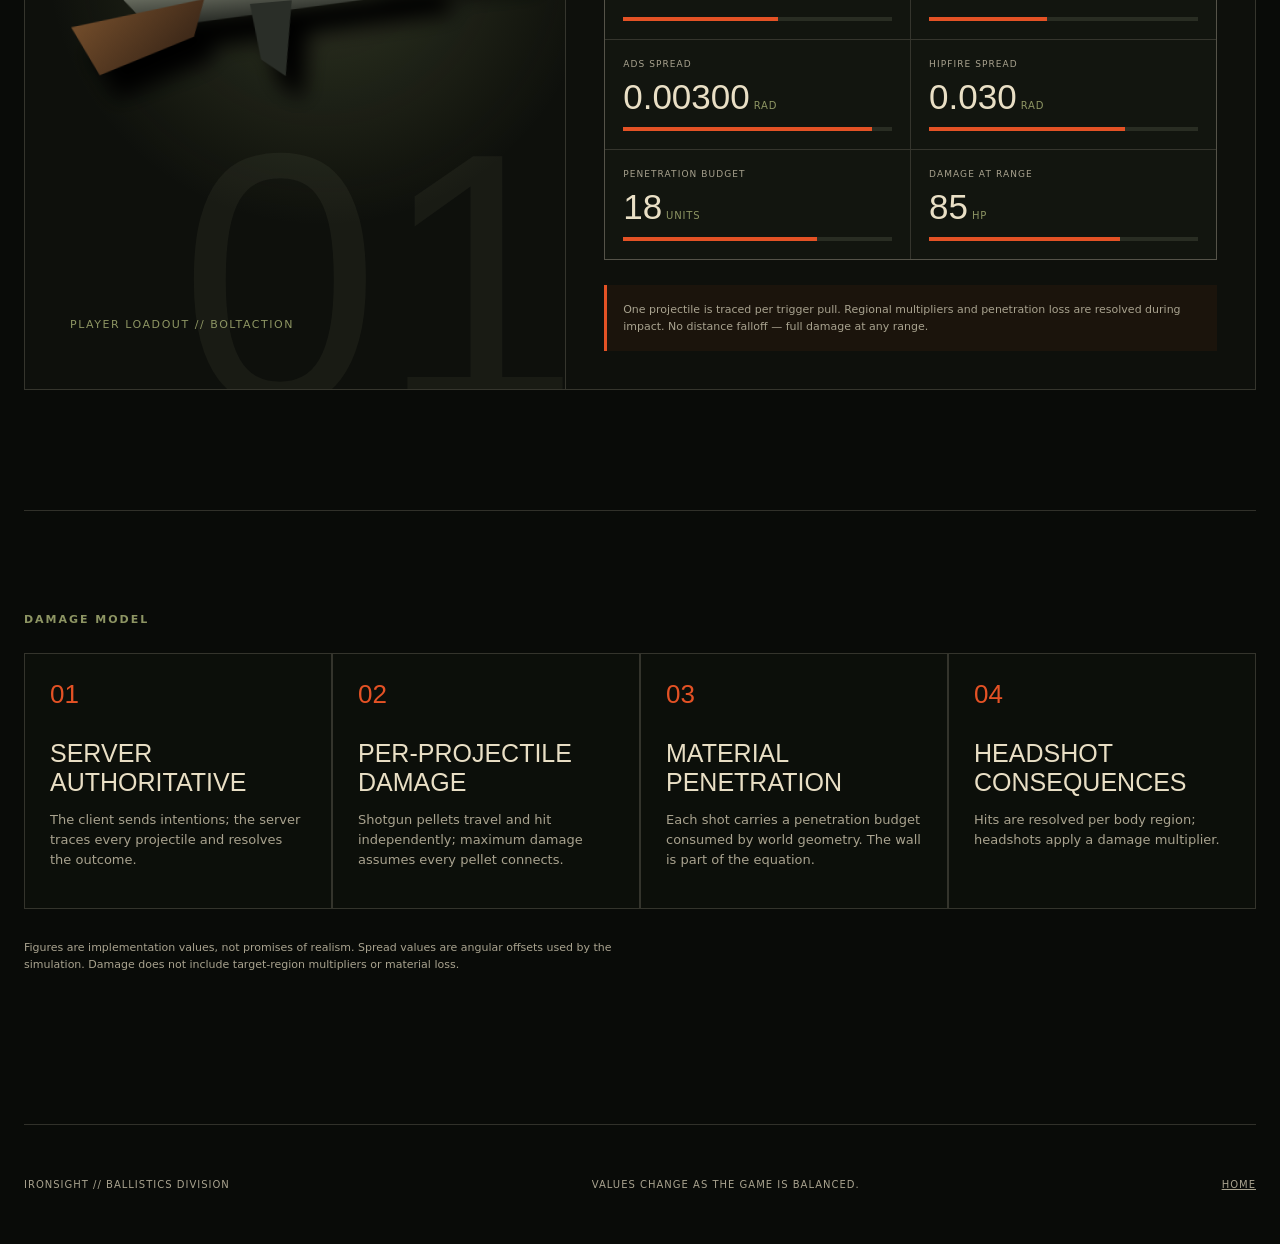
==== commit 13f05f58: "feat: the server simulates projectiles, so the bow is ballistic online too The bow was ballistic off" ====
--- a/website/arsenal.html
+++ b/website/arsenal.html
@@ -39,6 +39,14 @@
       {"name":"M134 Minigun","kind":"MachineGun","fireMode":"FullAuto","damagePerProjectile":10,"projectilesPerShot":1,"maximumDamagePerShot":10,"roundsPerMinute":3600,"magazineSize":300,"reloadSeconds":6,"aimDownSightSeconds":0.34,"hipSpread":0.072,"aimDownSightSpread":0.03,"penetration":16,"falloffStartMetres":0,"falloffEndMetres":0,"minimumDamagePerProjectile":10,"availability":"Player loadout"},
       {"name":"Bow","kind":"Rifle","fireMode":"SemiAuto","damagePerProjectile":120,"projectilesPerShot":1,"maximumDamagePerShot":120,"roundsPerMinute":150,"magazineSize":12,"reloadSeconds":1.8,"aimDownSightSeconds":0.14,"hipSpread":0.042,"aimDownSightSpread":0.003,"penetration":0,"falloffStartMetres":0,"falloffEndMetres":0,"minimumDamagePerProjectile":42,"availability":"Player loadout"},
       {"name":"Katana","kind":"Rifle","fireMode":"SemiAuto","damagePerProjectile":110,"projectilesPerShot":1,"maximumDamagePerShot":110,"roundsPerMinute":150,"magazineSize":1,"reloadSeconds":0.5,"aimDownSightSeconds":0.08,"hipSpread":0,"aimDownSightSpread":0,"penetration":0,"falloffStartMetres":0,"falloffEndMetres":0,"minimumDamagePerProjectile":110,"availability":"Player loadout"},
+      {"name":"Paintball Marker","kind":"Rifle","fireMode":"SemiAuto","damagePerProjectile":200,"projectilesPerShot":1,"maximumDamagePerShot":200,"roundsPerMinute":300,"magazineSize":20,"reloadSeconds":2.5,"aimDownSightSeconds":0.13,"hipSpread":0.032,"aimDownSightSpread":0.005,"penetration":0,"falloffStartMetres":0,"falloffEndMetres":0,"minimumDamagePerProjectile":200,"availability":"Player loadout"},
+      {"name":"Nerf Blaster","kind":"Rifle","fireMode":"SemiAuto","damagePerProjectile":200,"projectilesPerShot":1,"maximumDamagePerShot":200,"roundsPerMinute":240,"magazineSize":12,"reloadSeconds":2.2,"aimDownSightSeconds":0.11,"hipSpread":0.038,"aimDownSightSpread":0.007,"penetration":0,"falloffStartMetres":0,"falloffEndMetres":0,"minimumDamagePerProjectile":200,"availability":"Player loadout"},
+      {"name":"Bazooka","kind":"MachineGun","fireMode":"BoltAction","damagePerProjectile":250,"projectilesPerShot":1,"maximumDamagePerShot":250,"roundsPerMinute":17,"magazineSize":1,"reloadSeconds":3.5,"aimDownSightSeconds":0.3,"hipSpread":0.02,"aimDownSightSpread":0.002,"penetration":0,"falloffStartMetres":0,"falloffEndMetres":0,"minimumDamagePerProjectile":250,"availability":"Player loadout"},
+      {"name":"Flamethrower","kind":"Rifle","fireMode":"FullAuto","damagePerProjectile":3,"projectilesPerShot":1,"maximumDamagePerShot":3,"roundsPerMinute":600,"magazineSize":120,"reloadSeconds":4,"aimDownSightSeconds":0.16,"hipSpread":0.018,"aimDownSightSpread":0.006,"penetration":0,"falloffStartMetres":0,"falloffEndMetres":0,"minimumDamagePerProjectile":3,"availability":"Player loadout"},
+      {"name":"Super Soaker","kind":"Rifle","fireMode":"FullAuto","damagePerProjectile":0.75,"projectilesPerShot":1,"maximumDamagePerShot":0.75,"roundsPerMinute":600,"magazineSize":300,"reloadSeconds":4,"aimDownSightSeconds":0.12,"hipSpread":0.025,"aimDownSightSpread":0.008,"penetration":0,"falloffStartMetres":0,"falloffEndMetres":0,"minimumDamagePerProjectile":0.75,"availability":"Player loadout"},
+      {"name":"Nailgun","kind":"Rifle","fireMode":"SemiAuto","damagePerProjectile":66,"projectilesPerShot":1,"maximumDamagePerShot":66,"roundsPerMinute":180,"magazineSize":30,"reloadSeconds":2.7,"aimDownSightSeconds":0.14,"hipSpread":0.026,"aimDownSightSpread":0.004,"penetration":0,"falloffStartMetres":0,"falloffEndMetres":0,"minimumDamagePerProjectile":66,"availability":"Player loadout"},
+      {"name":"Harpoon Gun","kind":"MachineGun","fireMode":"BoltAction","damagePerProjectile":200,"projectilesPerShot":1,"maximumDamagePerShot":200,"roundsPerMinute":45,"magazineSize":1,"reloadSeconds":2.8,"aimDownSightSeconds":0.24,"hipSpread":0.018,"aimDownSightSpread":0.002,"penetration":0,"falloffStartMetres":0,"falloffEndMetres":0,"minimumDamagePerProjectile":200,"availability":"Player loadout"},
+      {"name":"Laser Pointer","kind":"Pistol","fireMode":"FullAuto","damagePerProjectile":20,"projectilesPerShot":1,"maximumDamagePerShot":20,"roundsPerMinute":300,"magazineSize":300,"reloadSeconds":2,"aimDownSightSeconds":0.08,"hipSpread":0,"aimDownSightSpread":0,"penetration":0,"falloffStartMetres":12,"falloffEndMetres":35,"minimumDamagePerProjectile":10,"availability":"Player loadout"},
       {"name":"MG42","kind":"MachineGun","fireMode":"FullAuto","damagePerProjectile":30,"projectilesPerShot":1,"maximumDamagePerShot":30,"roundsPerMinute":900,"magazineSize":50,"reloadSeconds":4.15,"aimDownSightSeconds":0.18,"hipSpread":0.065,"aimDownSightSpread":0.025,"penetration":12,"falloffStartMetres":0,"falloffEndMetres":0,"minimumDamagePerProjectile":30,"availability":"Mounted weapon"}
     ]}
   </script>
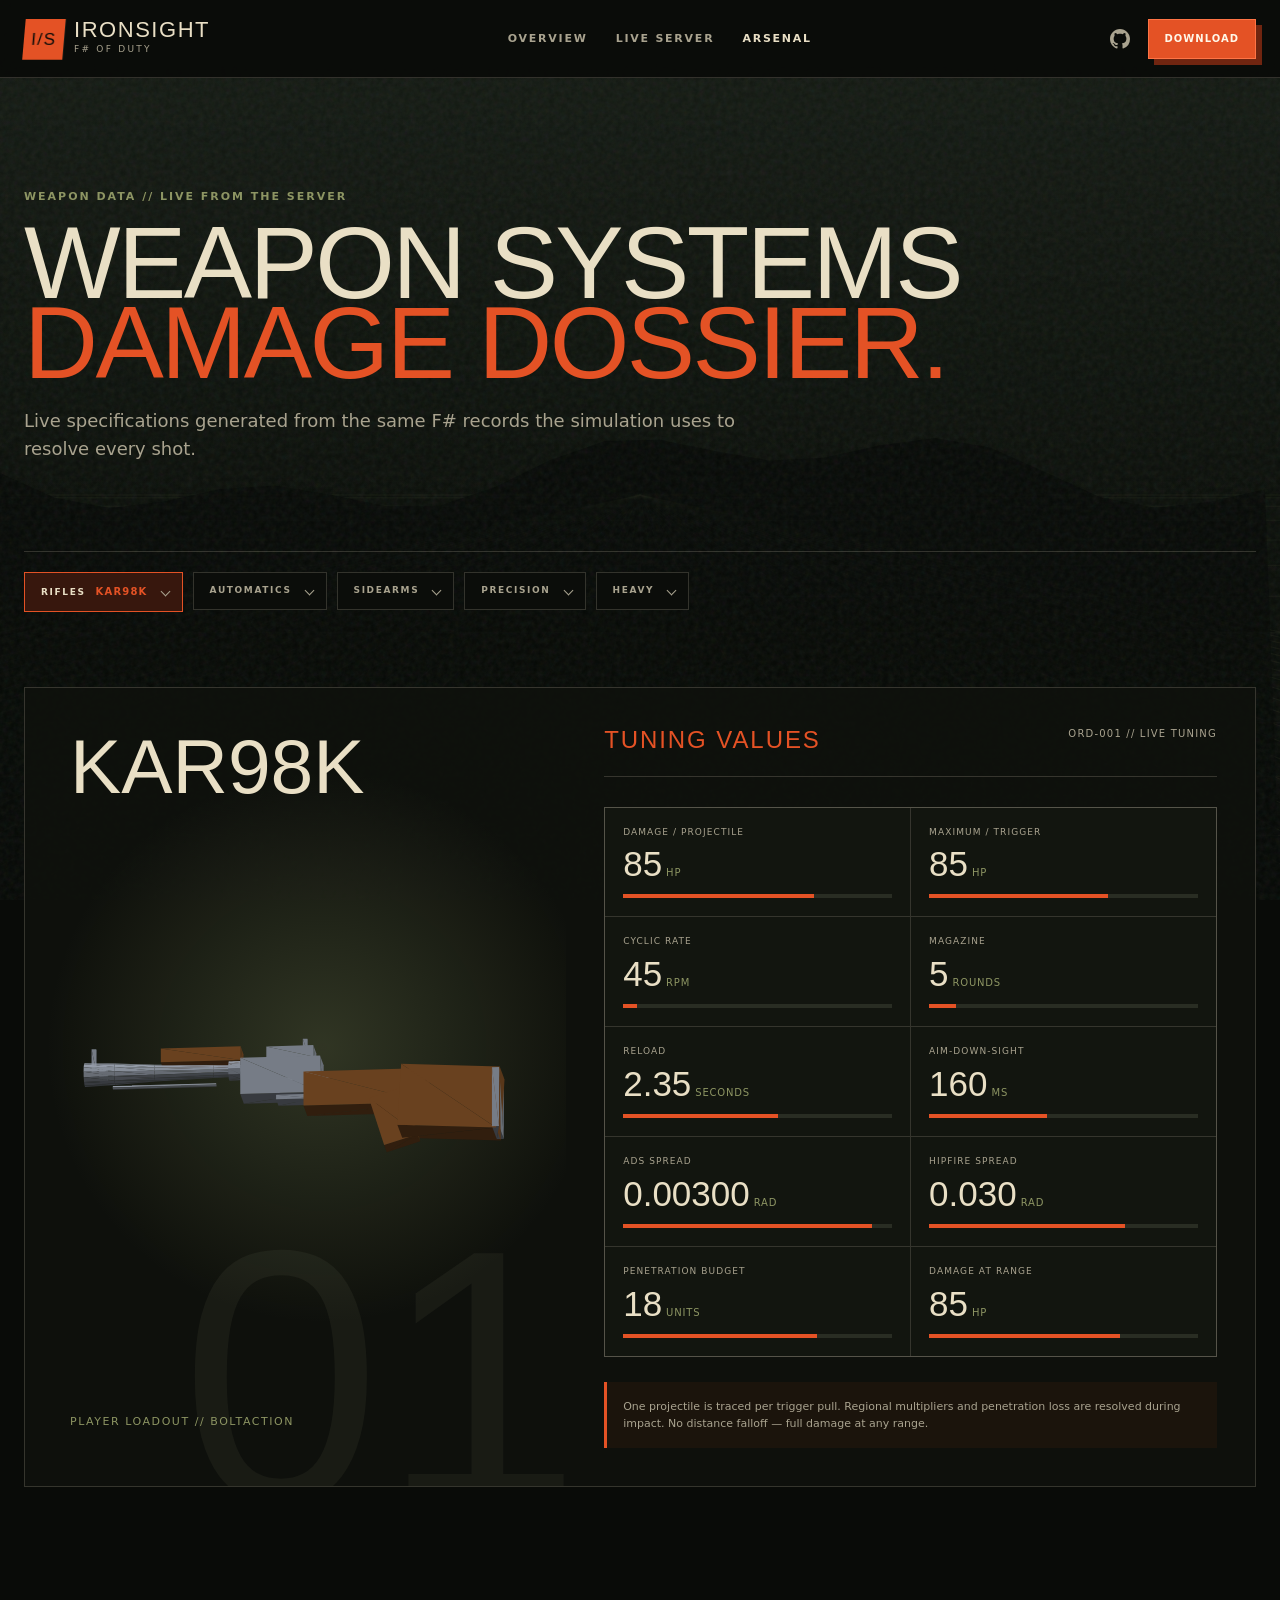
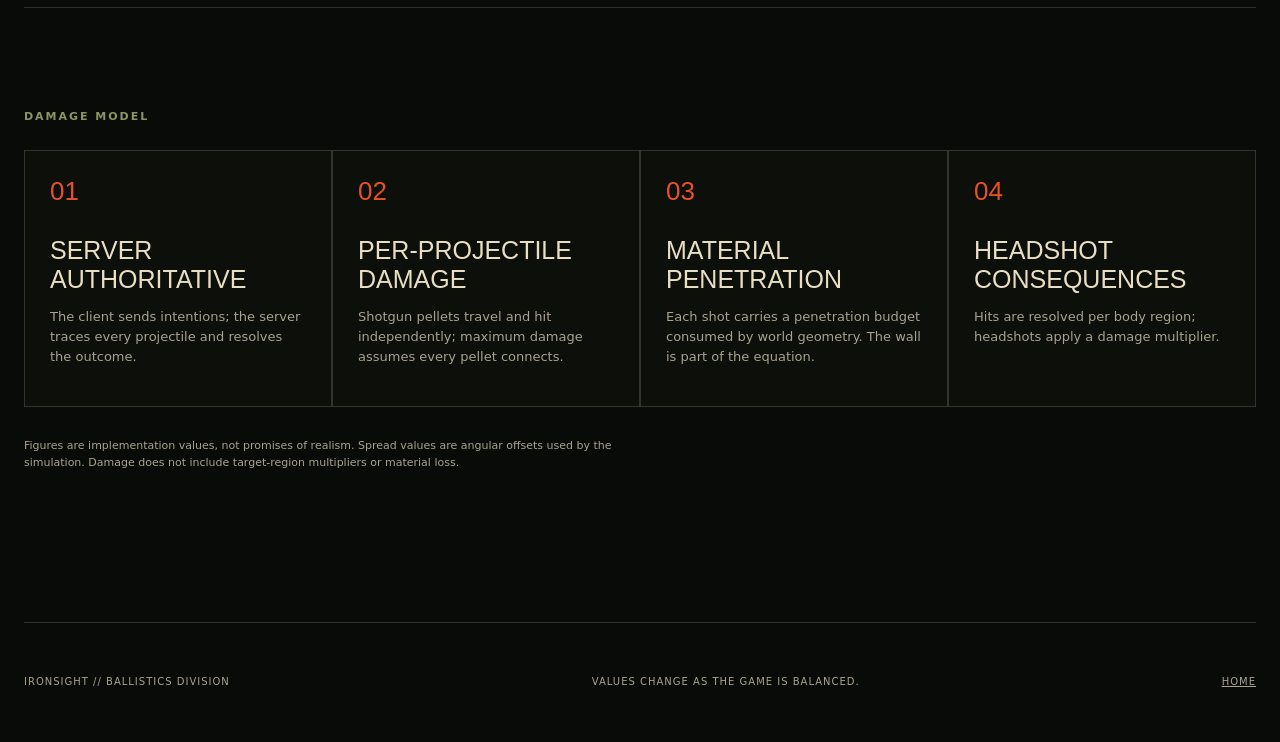
==== commit bf85d5a5: "feat: category dropdowns on the arsenal, and a model for the MG42 The weapon list ran 541 pixels dow" ====
--- a/website/arsenal.html
+++ b/website/arsenal.html
@@ -24,30 +24,30 @@
   <script src="app.js" defer></script>
   <script id="arsenal-fallback" type="application/json">
     {"generatedFrom":"Bundled snapshot of Ironsight.Core.Tuning (offline mode)","weapons":[
-      {"name":"Kar98k","kind":"Rifle","fireMode":"BoltAction","damagePerProjectile":85,"projectilesPerShot":1,"maximumDamagePerShot":85,"roundsPerMinute":45,"magazineSize":5,"reloadSeconds":2.35,"aimDownSightSeconds":0.16,"hipSpread":0.03,"aimDownSightSpread":0.003,"penetration":18,"falloffStartMetres":0,"falloffEndMetres":0,"minimumDamagePerProjectile":85,"availability":"Player loadout"},
-      {"name":"Thompson","kind":"Smg","fireMode":"FullAuto","damagePerProjectile":28,"projectilesPerShot":1,"maximumDamagePerShot":28,"roundsPerMinute":700,"magazineSize":30,"reloadSeconds":2.15,"aimDownSightSeconds":0.12,"hipSpread":0.055,"aimDownSightSpread":0.012,"penetration":8,"falloffStartMetres":15,"falloffEndMetres":40,"minimumDamagePerProjectile":18.199999,"availability":"Player loadout"},
-      {"name":"M1911","kind":"Pistol","fireMode":"SemiAuto","damagePerProjectile":42,"projectilesPerShot":1,"maximumDamagePerShot":42,"roundsPerMinute":360,"magazineSize":7,"reloadSeconds":1.6,"aimDownSightSeconds":0.1,"hipSpread":0.048,"aimDownSightSpread":0.01,"penetration":5,"falloffStartMetres":12,"falloffEndMetres":35,"minimumDamagePerProjectile":21,"availability":"Player loadout"},
-      {"name":"Kar98k Sniper","kind":"SniperRifle","fireMode":"BoltAction","damagePerProjectile":120,"projectilesPerShot":1,"maximumDamagePerShot":120,"roundsPerMinute":38,"magazineSize":5,"reloadSeconds":2.7,"aimDownSightSeconds":0.18,"hipSpread":0.05,"aimDownSightSpread":0.00045,"penetration":24,"falloffStartMetres":0,"falloffEndMetres":0,"minimumDamagePerProjectile":120,"availability":"Player loadout"},
-      {"name":"M1897 Trench Gun","kind":"Shotgun","fireMode":"BoltAction","damagePerProjectile":16,"projectilesPerShot":8,"maximumDamagePerShot":128,"roundsPerMinute":72,"magazineSize":5,"reloadSeconds":1.45,"aimDownSightSeconds":0.14,"hipSpread":0.105,"aimDownSightSpread":0.045,"penetration":2,"falloffStartMetres":8,"falloffEndMetres":22,"minimumDamagePerProjectile":5.6,"availability":"Player loadout"},
-      {"name":"M1 Garand","kind":"Rifle","fireMode":"SemiAuto","damagePerProjectile":58,"projectilesPerShot":1,"maximumDamagePerShot":58,"roundsPerMinute":300,"magazineSize":8,"reloadSeconds":1.9,"aimDownSightSeconds":0.15,"hipSpread":0.035,"aimDownSightSpread":0.004,"penetration":16,"falloffStartMetres":0,"falloffEndMetres":0,"minimumDamagePerProjectile":58,"availability":"Player loadout"},
-      {"name":"STG-44","kind":"Rifle","fireMode":"FullAuto","damagePerProjectile":40,"projectilesPerShot":1,"maximumDamagePerShot":40,"roundsPerMinute":550,"magazineSize":30,"reloadSeconds":2.6,"aimDownSightSeconds":0.16,"hipSpread":0.05,"aimDownSightSpread":0.008,"penetration":12,"falloffStartMetres":0,"falloffEndMetres":0,"minimumDamagePerProjectile":40,"availability":"Player loadout"},
-      {"name":"MP40","kind":"Smg","fireMode":"FullAuto","damagePerProjectile":25,"projectilesPerShot":1,"maximumDamagePerShot":25,"roundsPerMinute":520,"magazineSize":32,"reloadSeconds":2.3,"aimDownSightSeconds":0.12,"hipSpread":0.05,"aimDownSightSpread":0.011,"penetration":7,"falloffStartMetres":15,"falloffEndMetres":40,"minimumDamagePerProjectile":16.25,"availability":"Player loadout"},
-      {"name":"Lee-Enfield","kind":"Rifle","fireMode":"BoltAction","damagePerProjectile":80,"projectilesPerShot":1,"maximumDamagePerShot":80,"roundsPerMinute":60,"magazineSize":10,"reloadSeconds":2.6,"aimDownSightSeconds":0.16,"hipSpread":0.032,"aimDownSightSpread":0.0035,"penetration":17,"falloffStartMetres":0,"falloffEndMetres":0,"minimumDamagePerProjectile":80,"availability":"Player loadout"},
-      {"name":"FG42","kind":"SniperRifle","fireMode":"FullAuto","damagePerProjectile":42,"projectilesPerShot":1,"maximumDamagePerShot":42,"roundsPerMinute":450,"magazineSize":20,"reloadSeconds":2.9,"aimDownSightSeconds":0.2,"hipSpread":0.07,"aimDownSightSpread":0.004,"penetration":15,"falloffStartMetres":0,"falloffEndMetres":0,"minimumDamagePerProjectile":42,"availability":"Player loadout"},
-      {"name":"BAR","kind":"MachineGun","fireMode":"FullAuto","damagePerProjectile":45,"projectilesPerShot":1,"maximumDamagePerShot":45,"roundsPerMinute":500,"magazineSize":20,"reloadSeconds":3.4,"aimDownSightSeconds":0.22,"hipSpread":0.075,"aimDownSightSpread":0.02,"penetration":14,"falloffStartMetres":0,"falloffEndMetres":0,"minimumDamagePerProjectile":45,"availability":"Player loadout"},
-      {"name":"Luger P08","kind":"Pistol","fireMode":"SemiAuto","damagePerProjectile":34,"projectilesPerShot":1,"maximumDamagePerShot":34,"roundsPerMinute":480,"magazineSize":8,"reloadSeconds":1.5,"aimDownSightSeconds":0.09,"hipSpread":0.038,"aimDownSightSpread":0.0045,"penetration":4,"falloffStartMetres":12,"falloffEndMetres":35,"minimumDamagePerProjectile":17,"availability":"Player loadout"},
-      {"name":"M134 Minigun","kind":"MachineGun","fireMode":"FullAuto","damagePerProjectile":10,"projectilesPerShot":1,"maximumDamagePerShot":10,"roundsPerMinute":3600,"magazineSize":300,"reloadSeconds":6,"aimDownSightSeconds":0.34,"hipSpread":0.072,"aimDownSightSpread":0.03,"penetration":16,"falloffStartMetres":0,"falloffEndMetres":0,"minimumDamagePerProjectile":10,"availability":"Player loadout"},
-      {"name":"Bow","kind":"Rifle","fireMode":"SemiAuto","damagePerProjectile":120,"projectilesPerShot":1,"maximumDamagePerShot":120,"roundsPerMinute":150,"magazineSize":12,"reloadSeconds":1.8,"aimDownSightSeconds":0.14,"hipSpread":0.042,"aimDownSightSpread":0.003,"penetration":0,"falloffStartMetres":0,"falloffEndMetres":0,"minimumDamagePerProjectile":42,"availability":"Player loadout"},
-      {"name":"Katana","kind":"Rifle","fireMode":"SemiAuto","damagePerProjectile":110,"projectilesPerShot":1,"maximumDamagePerShot":110,"roundsPerMinute":150,"magazineSize":1,"reloadSeconds":0.5,"aimDownSightSeconds":0.08,"hipSpread":0,"aimDownSightSpread":0,"penetration":0,"falloffStartMetres":0,"falloffEndMetres":0,"minimumDamagePerProjectile":110,"availability":"Player loadout"},
-      {"name":"Paintball Marker","kind":"Rifle","fireMode":"SemiAuto","damagePerProjectile":200,"projectilesPerShot":1,"maximumDamagePerShot":200,"roundsPerMinute":300,"magazineSize":20,"reloadSeconds":2.5,"aimDownSightSeconds":0.13,"hipSpread":0.032,"aimDownSightSpread":0.005,"penetration":0,"falloffStartMetres":0,"falloffEndMetres":0,"minimumDamagePerProjectile":200,"availability":"Player loadout"},
-      {"name":"Nerf Blaster","kind":"Rifle","fireMode":"SemiAuto","damagePerProjectile":200,"projectilesPerShot":1,"maximumDamagePerShot":200,"roundsPerMinute":240,"magazineSize":12,"reloadSeconds":2.2,"aimDownSightSeconds":0.11,"hipSpread":0.038,"aimDownSightSpread":0.007,"penetration":0,"falloffStartMetres":0,"falloffEndMetres":0,"minimumDamagePerProjectile":200,"availability":"Player loadout"},
-      {"name":"Bazooka","kind":"MachineGun","fireMode":"BoltAction","damagePerProjectile":250,"projectilesPerShot":1,"maximumDamagePerShot":250,"roundsPerMinute":17,"magazineSize":1,"reloadSeconds":3.5,"aimDownSightSeconds":0.3,"hipSpread":0.02,"aimDownSightSpread":0.002,"penetration":0,"falloffStartMetres":0,"falloffEndMetres":0,"minimumDamagePerProjectile":250,"availability":"Player loadout"},
-      {"name":"Flamethrower","kind":"Rifle","fireMode":"FullAuto","damagePerProjectile":3,"projectilesPerShot":1,"maximumDamagePerShot":3,"roundsPerMinute":600,"magazineSize":120,"reloadSeconds":4,"aimDownSightSeconds":0.16,"hipSpread":0.018,"aimDownSightSpread":0.006,"penetration":0,"falloffStartMetres":0,"falloffEndMetres":0,"minimumDamagePerProjectile":3,"availability":"Player loadout"},
-      {"name":"Super Soaker","kind":"Rifle","fireMode":"FullAuto","damagePerProjectile":0.75,"projectilesPerShot":1,"maximumDamagePerShot":0.75,"roundsPerMinute":600,"magazineSize":300,"reloadSeconds":4,"aimDownSightSeconds":0.12,"hipSpread":0.025,"aimDownSightSpread":0.008,"penetration":0,"falloffStartMetres":0,"falloffEndMetres":0,"minimumDamagePerProjectile":0.75,"availability":"Player loadout"},
-      {"name":"Nailgun","kind":"Rifle","fireMode":"SemiAuto","damagePerProjectile":66,"projectilesPerShot":1,"maximumDamagePerShot":66,"roundsPerMinute":180,"magazineSize":30,"reloadSeconds":2.7,"aimDownSightSeconds":0.14,"hipSpread":0.026,"aimDownSightSpread":0.004,"penetration":0,"falloffStartMetres":0,"falloffEndMetres":0,"minimumDamagePerProjectile":66,"availability":"Player loadout"},
-      {"name":"Harpoon Gun","kind":"MachineGun","fireMode":"BoltAction","damagePerProjectile":200,"projectilesPerShot":1,"maximumDamagePerShot":200,"roundsPerMinute":45,"magazineSize":1,"reloadSeconds":2.8,"aimDownSightSeconds":0.24,"hipSpread":0.018,"aimDownSightSpread":0.002,"penetration":0,"falloffStartMetres":0,"falloffEndMetres":0,"minimumDamagePerProjectile":200,"availability":"Player loadout"},
-      {"name":"Laser Pointer","kind":"Pistol","fireMode":"FullAuto","damagePerProjectile":20,"projectilesPerShot":1,"maximumDamagePerShot":20,"roundsPerMinute":300,"magazineSize":300,"reloadSeconds":2,"aimDownSightSeconds":0.08,"hipSpread":0,"aimDownSightSpread":0,"penetration":0,"falloffStartMetres":12,"falloffEndMetres":35,"minimumDamagePerProjectile":10,"availability":"Player loadout"},
-      {"name":"MG42","kind":"MachineGun","fireMode":"FullAuto","damagePerProjectile":30,"projectilesPerShot":1,"maximumDamagePerShot":30,"roundsPerMinute":900,"magazineSize":50,"reloadSeconds":4.15,"aimDownSightSeconds":0.18,"hipSpread":0.065,"aimDownSightSpread":0.025,"penetration":12,"falloffStartMetres":0,"falloffEndMetres":0,"minimumDamagePerProjectile":30,"availability":"Mounted weapon"}
+      {"name":"Kar98k","kind":"Rifle","fireMode":"BoltAction","damagePerProjectile":85,"projectilesPerShot":1,"maximumDamagePerShot":85,"roundsPerMinute":45,"magazineSize":5,"reloadSeconds":2.35,"aimDownSightSeconds":0.16,"hipSpread":0.03,"aimDownSightSpread":0.003,"penetration":18,"falloffStartMetres":0,"falloffEndMetres":0,"minimumDamagePerProjectile":85,"availability":"Player loadout","category":"RIFLES"},
+      {"name":"Thompson","kind":"Smg","fireMode":"FullAuto","damagePerProjectile":28,"projectilesPerShot":1,"maximumDamagePerShot":28,"roundsPerMinute":700,"magazineSize":30,"reloadSeconds":2.15,"aimDownSightSeconds":0.12,"hipSpread":0.055,"aimDownSightSpread":0.012,"penetration":8,"falloffStartMetres":15,"falloffEndMetres":40,"minimumDamagePerProjectile":18.199999,"availability":"Player loadout","category":"AUTOMATICS"},
+      {"name":"M1911","kind":"Pistol","fireMode":"SemiAuto","damagePerProjectile":42,"projectilesPerShot":1,"maximumDamagePerShot":42,"roundsPerMinute":360,"magazineSize":7,"reloadSeconds":1.6,"aimDownSightSeconds":0.1,"hipSpread":0.048,"aimDownSightSpread":0.01,"penetration":5,"falloffStartMetres":12,"falloffEndMetres":35,"minimumDamagePerProjectile":21,"availability":"Player loadout","category":"SIDEARMS"},
+      {"name":"Kar98k Sniper","kind":"SniperRifle","fireMode":"BoltAction","damagePerProjectile":120,"projectilesPerShot":1,"maximumDamagePerShot":120,"roundsPerMinute":38,"magazineSize":5,"reloadSeconds":2.7,"aimDownSightSeconds":0.18,"hipSpread":0.05,"aimDownSightSpread":0.00045,"penetration":24,"falloffStartMetres":0,"falloffEndMetres":0,"minimumDamagePerProjectile":120,"availability":"Player loadout","category":"PRECISION"},
+      {"name":"M1897 Trench Gun","kind":"Shotgun","fireMode":"BoltAction","damagePerProjectile":16,"projectilesPerShot":8,"maximumDamagePerShot":128,"roundsPerMinute":72,"magazineSize":5,"reloadSeconds":1.45,"aimDownSightSeconds":0.14,"hipSpread":0.105,"aimDownSightSpread":0.045,"penetration":2,"falloffStartMetres":8,"falloffEndMetres":22,"minimumDamagePerProjectile":5.6,"availability":"Player loadout","category":"HEAVY"},
+      {"name":"M1 Garand","kind":"Rifle","fireMode":"SemiAuto","damagePerProjectile":58,"projectilesPerShot":1,"maximumDamagePerShot":58,"roundsPerMinute":300,"magazineSize":8,"reloadSeconds":1.9,"aimDownSightSeconds":0.15,"hipSpread":0.035,"aimDownSightSpread":0.004,"penetration":16,"falloffStartMetres":0,"falloffEndMetres":0,"minimumDamagePerProjectile":58,"availability":"Player loadout","category":"RIFLES"},
+      {"name":"STG-44","kind":"Rifle","fireMode":"FullAuto","damagePerProjectile":40,"projectilesPerShot":1,"maximumDamagePerShot":40,"roundsPerMinute":550,"magazineSize":30,"reloadSeconds":2.6,"aimDownSightSeconds":0.16,"hipSpread":0.05,"aimDownSightSpread":0.008,"penetration":12,"falloffStartMetres":0,"falloffEndMetres":0,"minimumDamagePerProjectile":40,"availability":"Player loadout","category":"AUTOMATICS"},
+      {"name":"MP40","kind":"Smg","fireMode":"FullAuto","damagePerProjectile":25,"projectilesPerShot":1,"maximumDamagePerShot":25,"roundsPerMinute":520,"magazineSize":32,"reloadSeconds":2.3,"aimDownSightSeconds":0.12,"hipSpread":0.05,"aimDownSightSpread":0.011,"penetration":7,"falloffStartMetres":15,"falloffEndMetres":40,"minimumDamagePerProjectile":16.25,"availability":"Player loadout","category":"AUTOMATICS"},
+      {"name":"Lee-Enfield","kind":"Rifle","fireMode":"BoltAction","damagePerProjectile":80,"projectilesPerShot":1,"maximumDamagePerShot":80,"roundsPerMinute":60,"magazineSize":10,"reloadSeconds":2.6,"aimDownSightSeconds":0.16,"hipSpread":0.032,"aimDownSightSpread":0.0035,"penetration":17,"falloffStartMetres":0,"falloffEndMetres":0,"minimumDamagePerProjectile":80,"availability":"Player loadout","category":"RIFLES"},
+      {"name":"FG42","kind":"SniperRifle","fireMode":"FullAuto","damagePerProjectile":42,"projectilesPerShot":1,"maximumDamagePerShot":42,"roundsPerMinute":450,"magazineSize":20,"reloadSeconds":2.9,"aimDownSightSeconds":0.2,"hipSpread":0.07,"aimDownSightSpread":0.004,"penetration":15,"falloffStartMetres":0,"falloffEndMetres":0,"minimumDamagePerProjectile":42,"availability":"Player loadout","category":"PRECISION"},
+      {"name":"BAR","kind":"MachineGun","fireMode":"FullAuto","damagePerProjectile":45,"projectilesPerShot":1,"maximumDamagePerShot":45,"roundsPerMinute":500,"magazineSize":20,"reloadSeconds":3.4,"aimDownSightSeconds":0.22,"hipSpread":0.075,"aimDownSightSpread":0.02,"penetration":14,"falloffStartMetres":0,"falloffEndMetres":0,"minimumDamagePerProjectile":45,"availability":"Player loadout","category":"HEAVY"},
+      {"name":"Luger P08","kind":"Pistol","fireMode":"SemiAuto","damagePerProjectile":34,"projectilesPerShot":1,"maximumDamagePerShot":34,"roundsPerMinute":480,"magazineSize":8,"reloadSeconds":1.5,"aimDownSightSeconds":0.09,"hipSpread":0.038,"aimDownSightSpread":0.0045,"penetration":4,"falloffStartMetres":12,"falloffEndMetres":35,"minimumDamagePerProjectile":17,"availability":"Player loadout","category":"SIDEARMS"},
+      {"name":"M134 Minigun","kind":"MachineGun","fireMode":"FullAuto","damagePerProjectile":10,"projectilesPerShot":1,"maximumDamagePerShot":10,"roundsPerMinute":3600,"magazineSize":300,"reloadSeconds":6,"aimDownSightSeconds":0.34,"hipSpread":0.072,"aimDownSightSpread":0.03,"penetration":16,"falloffStartMetres":0,"falloffEndMetres":0,"minimumDamagePerProjectile":10,"availability":"Player loadout","category":"HEAVY"},
+      {"name":"Bow","kind":"Rifle","fireMode":"SemiAuto","damagePerProjectile":120,"projectilesPerShot":1,"maximumDamagePerShot":120,"roundsPerMinute":150,"magazineSize":12,"reloadSeconds":1.8,"aimDownSightSeconds":0.14,"hipSpread":0.042,"aimDownSightSpread":0.003,"penetration":0,"falloffStartMetres":0,"falloffEndMetres":0,"minimumDamagePerProjectile":42,"availability":"Player loadout","category":"PRECISION"},
+      {"name":"Katana","kind":"Rifle","fireMode":"SemiAuto","damagePerProjectile":110,"projectilesPerShot":1,"maximumDamagePerShot":110,"roundsPerMinute":150,"magazineSize":1,"reloadSeconds":0.5,"aimDownSightSeconds":0.08,"hipSpread":0,"aimDownSightSpread":0,"penetration":0,"falloffStartMetres":0,"falloffEndMetres":0,"minimumDamagePerProjectile":110,"availability":"Player loadout","category":"SIDEARMS"},
+      {"name":"Paintball Marker","kind":"Rifle","fireMode":"SemiAuto","damagePerProjectile":200,"projectilesPerShot":1,"maximumDamagePerShot":200,"roundsPerMinute":300,"magazineSize":20,"reloadSeconds":2.5,"aimDownSightSeconds":0.13,"hipSpread":0.032,"aimDownSightSpread":0.005,"penetration":0,"falloffStartMetres":0,"falloffEndMetres":0,"minimumDamagePerProjectile":200,"availability":"Player loadout","category":"HEAVY"},
+      {"name":"Nerf Blaster","kind":"Rifle","fireMode":"SemiAuto","damagePerProjectile":200,"projectilesPerShot":1,"maximumDamagePerShot":200,"roundsPerMinute":240,"magazineSize":12,"reloadSeconds":2.2,"aimDownSightSeconds":0.11,"hipSpread":0.038,"aimDownSightSpread":0.007,"penetration":0,"falloffStartMetres":0,"falloffEndMetres":0,"minimumDamagePerProjectile":200,"availability":"Player loadout","category":"HEAVY"},
+      {"name":"Bazooka","kind":"MachineGun","fireMode":"BoltAction","damagePerProjectile":250,"projectilesPerShot":1,"maximumDamagePerShot":250,"roundsPerMinute":17,"magazineSize":1,"reloadSeconds":3.5,"aimDownSightSeconds":0.3,"hipSpread":0.02,"aimDownSightSpread":0.002,"penetration":0,"falloffStartMetres":0,"falloffEndMetres":0,"minimumDamagePerProjectile":250,"availability":"Player loadout","category":"HEAVY"},
+      {"name":"Flamethrower","kind":"Rifle","fireMode":"FullAuto","damagePerProjectile":3,"projectilesPerShot":1,"maximumDamagePerShot":3,"roundsPerMinute":600,"magazineSize":120,"reloadSeconds":4,"aimDownSightSeconds":0.16,"hipSpread":0.018,"aimDownSightSpread":0.006,"penetration":0,"falloffStartMetres":0,"falloffEndMetres":0,"minimumDamagePerProjectile":3,"availability":"Player loadout","category":"HEAVY"},
+      {"name":"Super Soaker","kind":"Rifle","fireMode":"FullAuto","damagePerProjectile":0.75,"projectilesPerShot":1,"maximumDamagePerShot":0.75,"roundsPerMinute":600,"magazineSize":300,"reloadSeconds":4,"aimDownSightSeconds":0.12,"hipSpread":0.025,"aimDownSightSpread":0.008,"penetration":0,"falloffStartMetres":0,"falloffEndMetres":0,"minimumDamagePerProjectile":0.75,"availability":"Player loadout","category":"HEAVY"},
+      {"name":"Nailgun","kind":"Rifle","fireMode":"SemiAuto","damagePerProjectile":66,"projectilesPerShot":1,"maximumDamagePerShot":66,"roundsPerMinute":180,"magazineSize":30,"reloadSeconds":2.7,"aimDownSightSeconds":0.14,"hipSpread":0.026,"aimDownSightSpread":0.004,"penetration":0,"falloffStartMetres":0,"falloffEndMetres":0,"minimumDamagePerProjectile":66,"availability":"Player loadout","category":"HEAVY"},
+      {"name":"Harpoon Gun","kind":"MachineGun","fireMode":"BoltAction","damagePerProjectile":200,"projectilesPerShot":1,"maximumDamagePerShot":200,"roundsPerMinute":45,"magazineSize":1,"reloadSeconds":2.8,"aimDownSightSeconds":0.24,"hipSpread":0.018,"aimDownSightSpread":0.002,"penetration":0,"falloffStartMetres":0,"falloffEndMetres":0,"minimumDamagePerProjectile":200,"availability":"Player loadout","category":"HEAVY"},
+      {"name":"Laser Pointer","kind":"Pistol","fireMode":"FullAuto","damagePerProjectile":20,"projectilesPerShot":1,"maximumDamagePerShot":20,"roundsPerMinute":300,"magazineSize":300,"reloadSeconds":2,"aimDownSightSeconds":0.08,"hipSpread":0,"aimDownSightSpread":0,"penetration":0,"falloffStartMetres":12,"falloffEndMetres":35,"minimumDamagePerProjectile":10,"availability":"Player loadout","category":"HEAVY"},
+      {"name":"MG42","kind":"MachineGun","fireMode":"FullAuto","damagePerProjectile":30,"projectilesPerShot":1,"maximumDamagePerShot":30,"roundsPerMinute":900,"magazineSize":50,"reloadSeconds":4.15,"aimDownSightSeconds":0.18,"hipSpread":0.065,"aimDownSightSpread":0.025,"penetration":12,"falloffStartMetres":0,"falloffEndMetres":0,"minimumDamagePerProjectile":30,"availability":"Mounted weapon","category":"HEAVY"}
     ]}
   </script>
 </head>
--- a/website/styles.css
+++ b/website/styles.css
@@ -40,7 +40,7 @@
 .eyebrow, .section-number { color: var(--olive); font-size: 11px; font-weight: 900; letter-spacing: .18em; text-transform: uppercase; }
 .live-dot { display: inline-block; width: 8px; height: 8px; margin-right: 8px; border-radius: 50%; background: #9bc75b; box-shadow: 0 0 12px #9bc75b; animation: pulse 2s infinite; }
 
-.hero { position: relative; min-height: 770px; padding-top: 92px; border-left: 1px solid var(--line); border-right: 1px solid var(--line); }
+.hero { position: relative; min-height: 770px; padding-top: 92px; border-left: 1px solid var(--line); }
 .hero::before { content: "OPERATION 0x4653"; position: absolute; right: -50px; top: 280px; color: rgba(233,223,197,.11); font: 13px var(--body); letter-spacing: .35em; transform: rotate(90deg); }
 .hero h1, .arsenal-hero h1 { position: relative; z-index: 2; max-width: 820px; margin: 18px 0 24px; font: clamp(74px, 10vw, 148px)/.78 var(--display); letter-spacing: -.025em; text-transform: uppercase; }
 .hero h1 em, .arsenal-hero h1 em { color: var(--signal); font-style: normal; }
@@ -61,7 +61,7 @@
 .object-label { position: absolute; right: 5px; bottom: 15px; color: var(--muted); font: 9px var(--body); letter-spacing: .18em; }
 
 .ticker { display: grid; grid-template-columns: repeat(4, 1fr); border-block: 1px solid var(--line); background: rgba(18,21,15,.8); }
-.ticker div { min-height: 140px; padding: 30px; display: flex; flex-direction: column; justify-content: center; border-right: 1px solid var(--line); }
+.ticker div { min-height: 140px; padding: 30px; display: flex; flex-direction: column; justify-content: center; }
 .ticker strong { color: var(--signal); font: 46px/1 var(--display); }
 .ticker span { color: var(--muted); font-size: 10px; text-transform: uppercase; letter-spacing: .12em; }
 
@@ -81,10 +81,7 @@
 .server-badge b, .data-source b { display: inline-block; vertical-align: middle; font-size: 10px; letter-spacing: .12em; }
 .server-badge small, .data-source small { display: block; font-size: 10px; letter-spacing: .12em; }
 .server-badge small, .data-source small { margin: 6px 0 0 16px; color: var(--muted); }
-.weapon-tabs { display: flex; gap: 14px; overflow-x: auto; align-items: flex-start; }
-.weapon-tab-group { display: flex; flex-direction: column; gap: 4px; flex: 1; min-width: 150px; }
-.weapon-tab-group-label { padding-bottom: 4px; border-bottom: 1px solid var(--line); color: var(--muted); font-size: 9px; font-weight: 900; letter-spacing: .18em; white-space: nowrap; }
-.weapon-tab { text-align: left; }
+.weapon-tabs { display: flex; flex-wrap: wrap; gap: 10px; align-items: flex-start; }
 .weapon-tab { padding: 13px 20px; border: 1px solid var(--line); color: var(--muted); background: #0b0d0a; cursor: pointer; white-space: nowrap; text-transform: uppercase; font-size: 10px; font-weight: 900; letter-spacing: .12em; }
 .weapon-tab.active { color: var(--paper); border-color: var(--signal); background: #37170d; }
 .leaderboard-frame { border: 1px solid var(--line); background: var(--panel); box-shadow: 16px 16px 0 rgba(0,0,0,.3); }
@@ -110,7 +107,7 @@
 .features { padding-block: 130px; }
 .features > h2 { margin: 18px 0 55px; }
 .feature-grid { display: grid; grid-template-columns: repeat(3, 1fr); border-top: 1px solid var(--line); border-left: 1px solid var(--line); }
-.feature-grid article { min-height: 275px; padding: 30px; border-right: 1px solid var(--line); border-bottom: 1px solid var(--line); background: rgba(14,17,12,.72); }
+.feature-grid article { min-height: 275px; padding: 30px; border-bottom: 1px solid var(--line); background: rgba(14,17,12,.72); }
 .feature-grid article > b, .doctrine-grid article > b { color: var(--signal); font: 26px var(--display); }
 .feature-grid h3 { margin: 35px 0 10px; font: 28px var(--display); text-transform: uppercase; }
 .feature-grid p { color: var(--muted); }
@@ -125,11 +122,11 @@
 .arsenal-hero h1 { max-width: 1100px; font-size: clamp(62px, 8vw, 122px); }
 .arsenal-hero > p { max-width: 750px; color: var(--muted); font-size: 18px; }
 .data-source { width: max-content; max-width: 100%; margin-top: 35px; }
-.arsenal-controls { padding-block: 20px; border-block: 1px solid var(--line); }
+.arsenal-controls { padding-block: 20px; border-top: 1px solid var(--line); }
 .weapon-dossier { min-height: 600px; padding-block: 55px 120px; }
 .dossier-loading { padding: 100px 20px; color: var(--muted); border: 1px solid var(--line); text-align: center; letter-spacing: .15em; }
 .dossier-grid { display: grid; grid-template-columns: 1.1fr 1.4fr; border: 1px solid var(--line); background: var(--panel); }
-.weapon-visual { position: relative; min-height: 520px; display: flex; flex-direction: column; justify-content: space-between; padding: 45px; overflow: hidden; border-right: 1px solid var(--line); background: radial-gradient(circle at 55% 45%, rgba(141,149,99,.28), transparent 52%); }
+.weapon-visual { position: relative; min-height: 520px; display: flex; flex-direction: column; justify-content: space-between; padding: 45px; overflow: hidden; background: radial-gradient(circle at 55% 45%, rgba(141,149,99,.28), transparent 52%); }
 .weapon-visual::before { content: attr(data-index); position: absolute; right: -15px; bottom: -70px; color: rgba(233,223,197,.05); font: 360px/1 var(--display); }
 .weapon-visual h2 { position: relative; margin: 0; font: clamp(45px, 6vw, 80px)/.88 var(--display); text-transform: uppercase; }
 .weapon-visual p { position: relative; color: var(--olive); font-size: 11px; letter-spacing: .14em; text-transform: uppercase; }
@@ -174,7 +171,7 @@
   .feature-grid { grid-template-columns: repeat(2,1fr); }
   .arsenal-callout { align-items: flex-start; flex-direction: column; padding: 45px; }
   .dossier-grid { grid-template-columns: 1fr; }
-  .weapon-visual { min-height: 400px; border-right: 0; border-bottom: 1px solid var(--line); }
+  .weapon-visual { min-height: 400px; border-bottom: 0; }
   .doctrine-grid { grid-template-columns: repeat(2,1fr); }
 }
 @media (max-width: 600px) {
@@ -203,3 +200,32 @@
   html { scroll-behavior: auto; }
   *, *::before, *::after { animation-duration: .01ms !important; animation-iteration-count: 1 !important; }
 }
+
+/* Orbitable weapon model, layered over the CSS silhouette it replaces. The
+   silhouette fades out only once a model has actually drawn, so a failed
+   fetch leaves the page exactly as it was. */
+.weapon-stage { position: relative; flex: 1; display: grid; place-items: center; min-height: 240px; }
+.weapon-stage > .weapon-silhouette { transition: opacity .35s ease; }
+.weapon-stage:has(.weapon-model.ready) > .weapon-silhouette { opacity: 0; }
+.weapon-model { position: absolute; inset: 0; width: 100%; height: 100%; opacity: 0; transition: opacity .35s ease; touch-action: none; cursor: grab; }
+.weapon-model.ready { opacity: 1; }
+.weapon-model:active { cursor: grabbing; }
+@media (prefers-reduced-motion: reduce) { .weapon-model { transition: none; } }
+
+/* Category dropdowns. A flat list of every weapon ran the height of the
+   viewport, which put the act of changing weapon nowhere near the stats it
+   changed. */
+.weapon-group { position: relative; }
+.weapon-group > summary { display: flex; align-items: baseline; gap: 10px; padding: 11px 34px 11px 16px; border: 1px solid var(--line); background: #0b0d0a; cursor: pointer; list-style: none; white-space: nowrap; }
+.weapon-group > summary::-webkit-details-marker { display: none; }
+.weapon-group > summary::after { content: ""; position: absolute; right: 14px; top: 50%; width: 6px; height: 6px; margin-top: -4px; border-right: 1px solid var(--muted); border-bottom: 1px solid var(--muted); transform: rotate(45deg); transition: transform .18s ease; }
+.weapon-group[open] > summary::after { transform: rotate(-135deg); margin-top: -1px; }
+.weapon-group.holds-selection > summary { border-color: var(--signal); background: #37170d; }
+.weapon-group-label { color: var(--muted); font-size: 9px; font-weight: 900; letter-spacing: .18em; }
+.weapon-group.holds-selection .weapon-group-label { color: var(--paper); }
+.weapon-group-current { color: var(--signal); font-size: 10px; font-weight: 900; letter-spacing: .12em; text-transform: uppercase; }
+.weapon-group-current:empty { display: none; }
+.weapon-menu { position: absolute; z-index: 20; top: calc(100% + 6px); left: 0; min-width: 100%; display: flex; flex-direction: column; border: 1px solid var(--line); background: #0b0d0a; box-shadow: 0 18px 40px rgba(0,0,0,.6); }
+.weapon-menu .weapon-tab { border: 0; border-bottom: 1px solid var(--line); text-align: left; }
+.weapon-menu .weapon-tab:last-child { border-bottom: 0; }
+.weapon-menu .weapon-tab:hover { color: var(--paper); background: #161a13; }
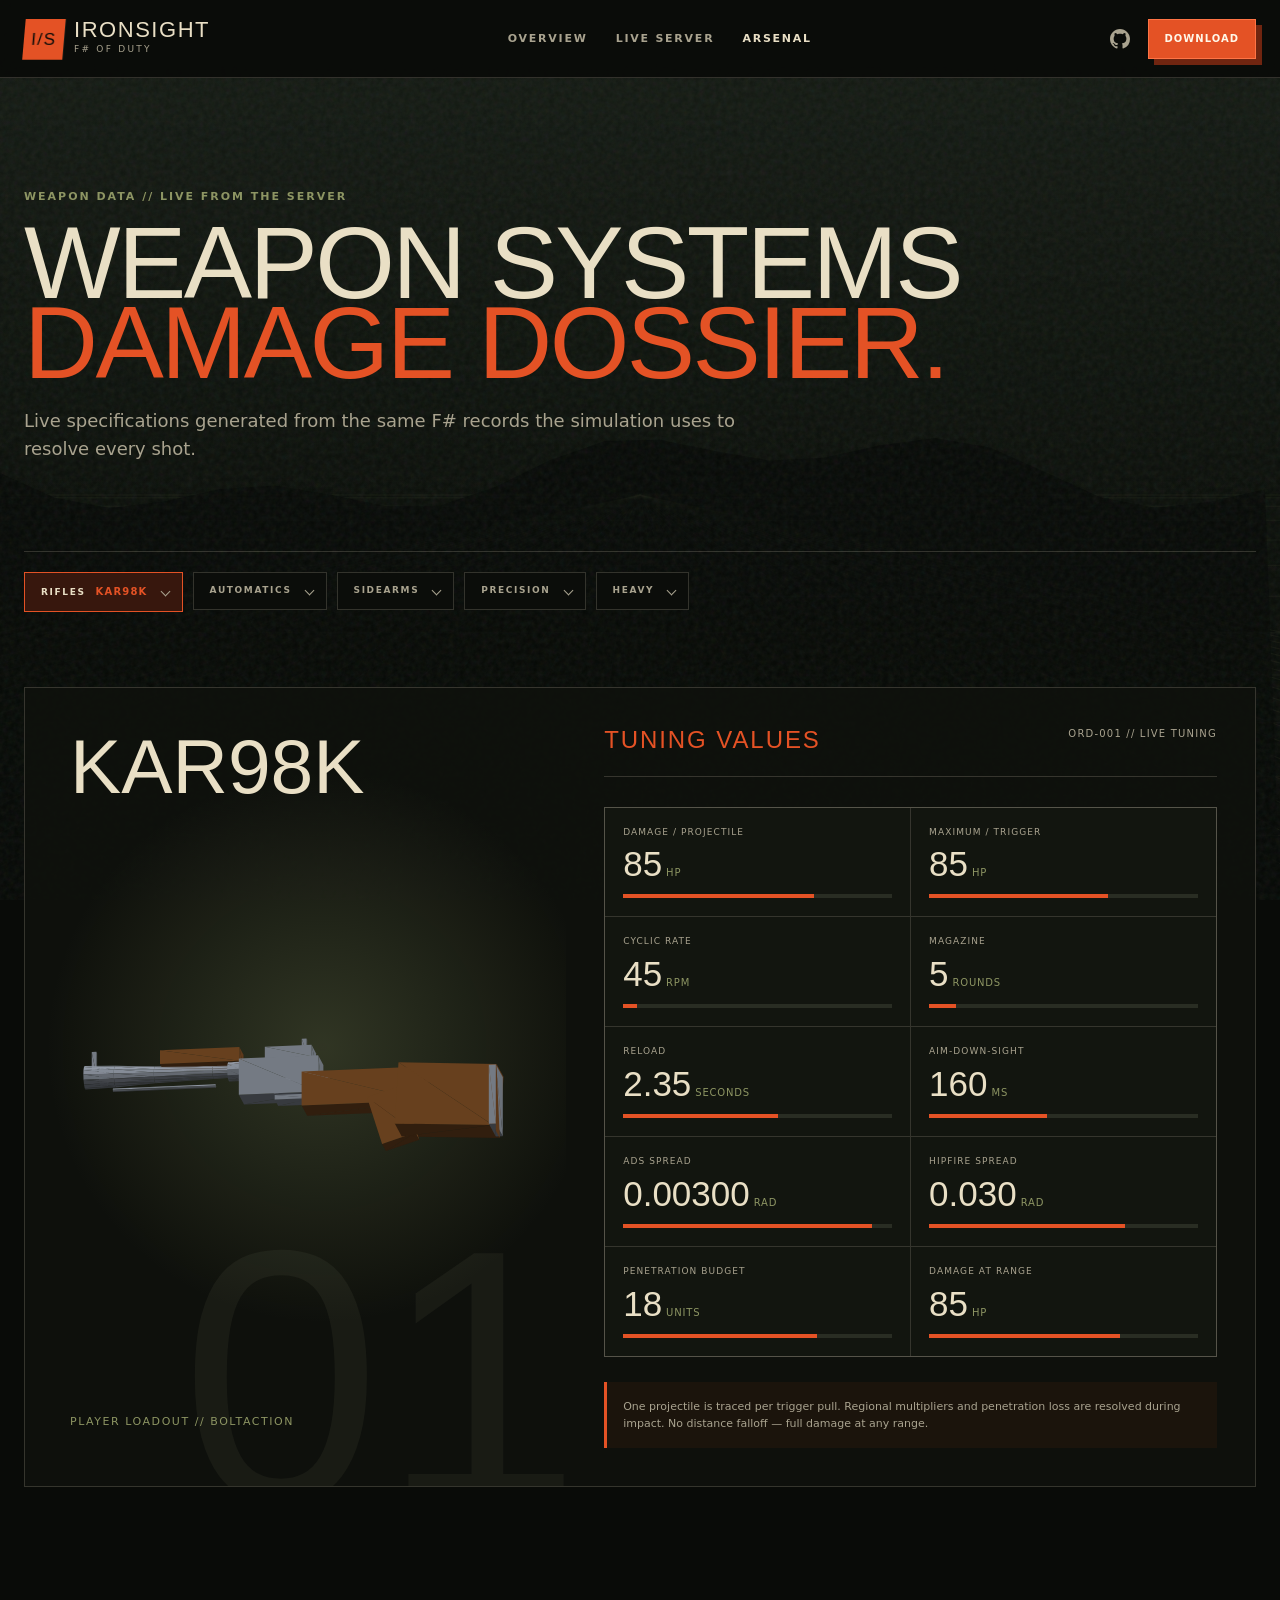
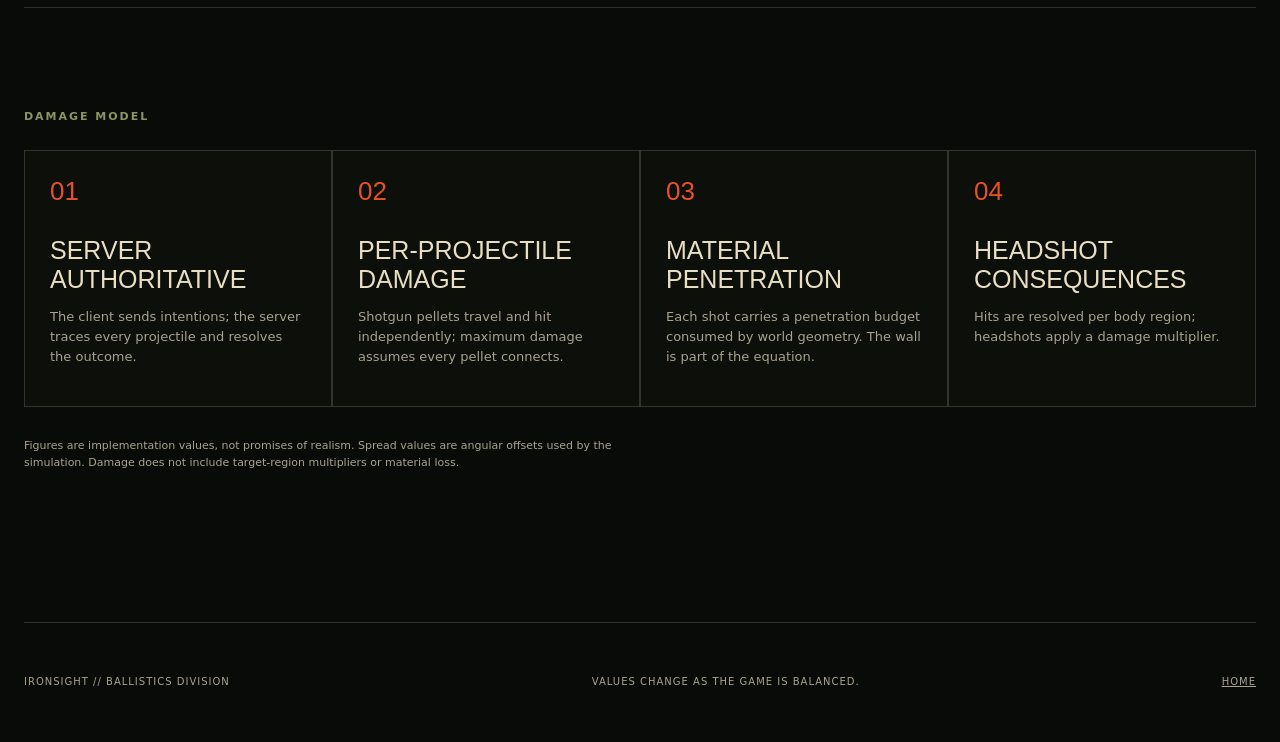
==== commit 175ebb5c: "feat: the M4A1 The modern carbine slots into AUTOMATICS straight out of categoryOf: a full-auto rifl" ====
--- a/website/arsenal.html
+++ b/website/arsenal.html
@@ -47,6 +47,7 @@
       {"name":"Nailgun","kind":"Rifle","fireMode":"SemiAuto","damagePerProjectile":66,"projectilesPerShot":1,"maximumDamagePerShot":66,"roundsPerMinute":180,"magazineSize":30,"reloadSeconds":2.7,"aimDownSightSeconds":0.14,"hipSpread":0.026,"aimDownSightSpread":0.004,"penetration":0,"falloffStartMetres":0,"falloffEndMetres":0,"minimumDamagePerProjectile":66,"availability":"Player loadout","category":"HEAVY"},
       {"name":"Harpoon Gun","kind":"MachineGun","fireMode":"BoltAction","damagePerProjectile":200,"projectilesPerShot":1,"maximumDamagePerShot":200,"roundsPerMinute":45,"magazineSize":1,"reloadSeconds":2.8,"aimDownSightSeconds":0.24,"hipSpread":0.018,"aimDownSightSpread":0.002,"penetration":0,"falloffStartMetres":0,"falloffEndMetres":0,"minimumDamagePerProjectile":200,"availability":"Player loadout","category":"HEAVY"},
       {"name":"Laser Pointer","kind":"Pistol","fireMode":"FullAuto","damagePerProjectile":20,"projectilesPerShot":1,"maximumDamagePerShot":20,"roundsPerMinute":300,"magazineSize":300,"reloadSeconds":2,"aimDownSightSeconds":0.08,"hipSpread":0,"aimDownSightSpread":0,"penetration":0,"falloffStartMetres":12,"falloffEndMetres":35,"minimumDamagePerProjectile":10,"availability":"Player loadout","category":"HEAVY"},
+      {"name":"M4A1","kind":"Rifle","fireMode":"FullAuto","damagePerProjectile":32,"projectilesPerShot":1,"maximumDamagePerShot":32,"roundsPerMinute":800,"magazineSize":30,"reloadSeconds":2.1,"aimDownSightSeconds":0.12,"hipSpread":0.05,"aimDownSightSpread":0.0075,"penetration":11,"falloffStartMetres":0,"falloffEndMetres":0,"minimumDamagePerProjectile":32,"availability":"Player loadout","category":"AUTOMATICS"},
       {"name":"MG42","kind":"MachineGun","fireMode":"FullAuto","damagePerProjectile":30,"projectilesPerShot":1,"maximumDamagePerShot":30,"roundsPerMinute":900,"magazineSize":50,"reloadSeconds":4.15,"aimDownSightSeconds":0.18,"hipSpread":0.065,"aimDownSightSpread":0.025,"penetration":12,"falloffStartMetres":0,"falloffEndMetres":0,"minimumDamagePerProjectile":30,"availability":"Mounted weapon","category":"HEAVY"}
     ]}
   </script>
